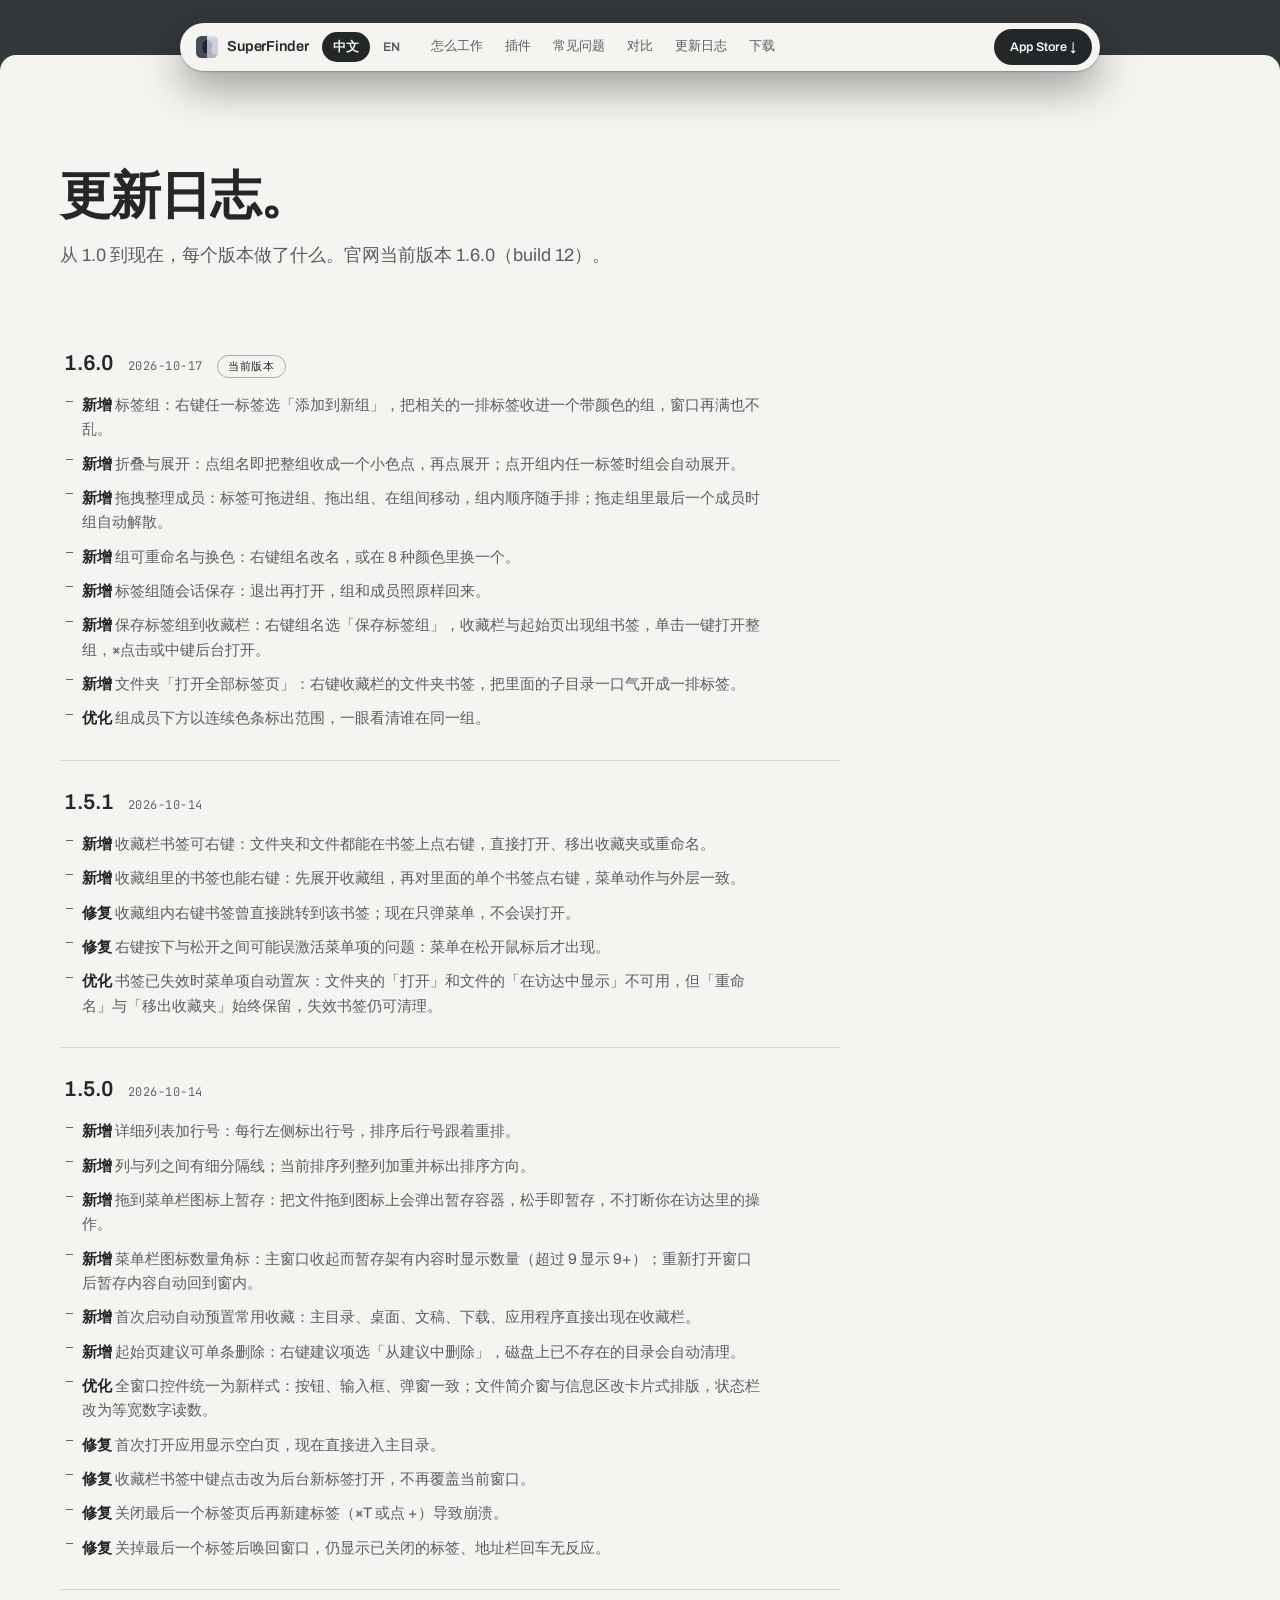
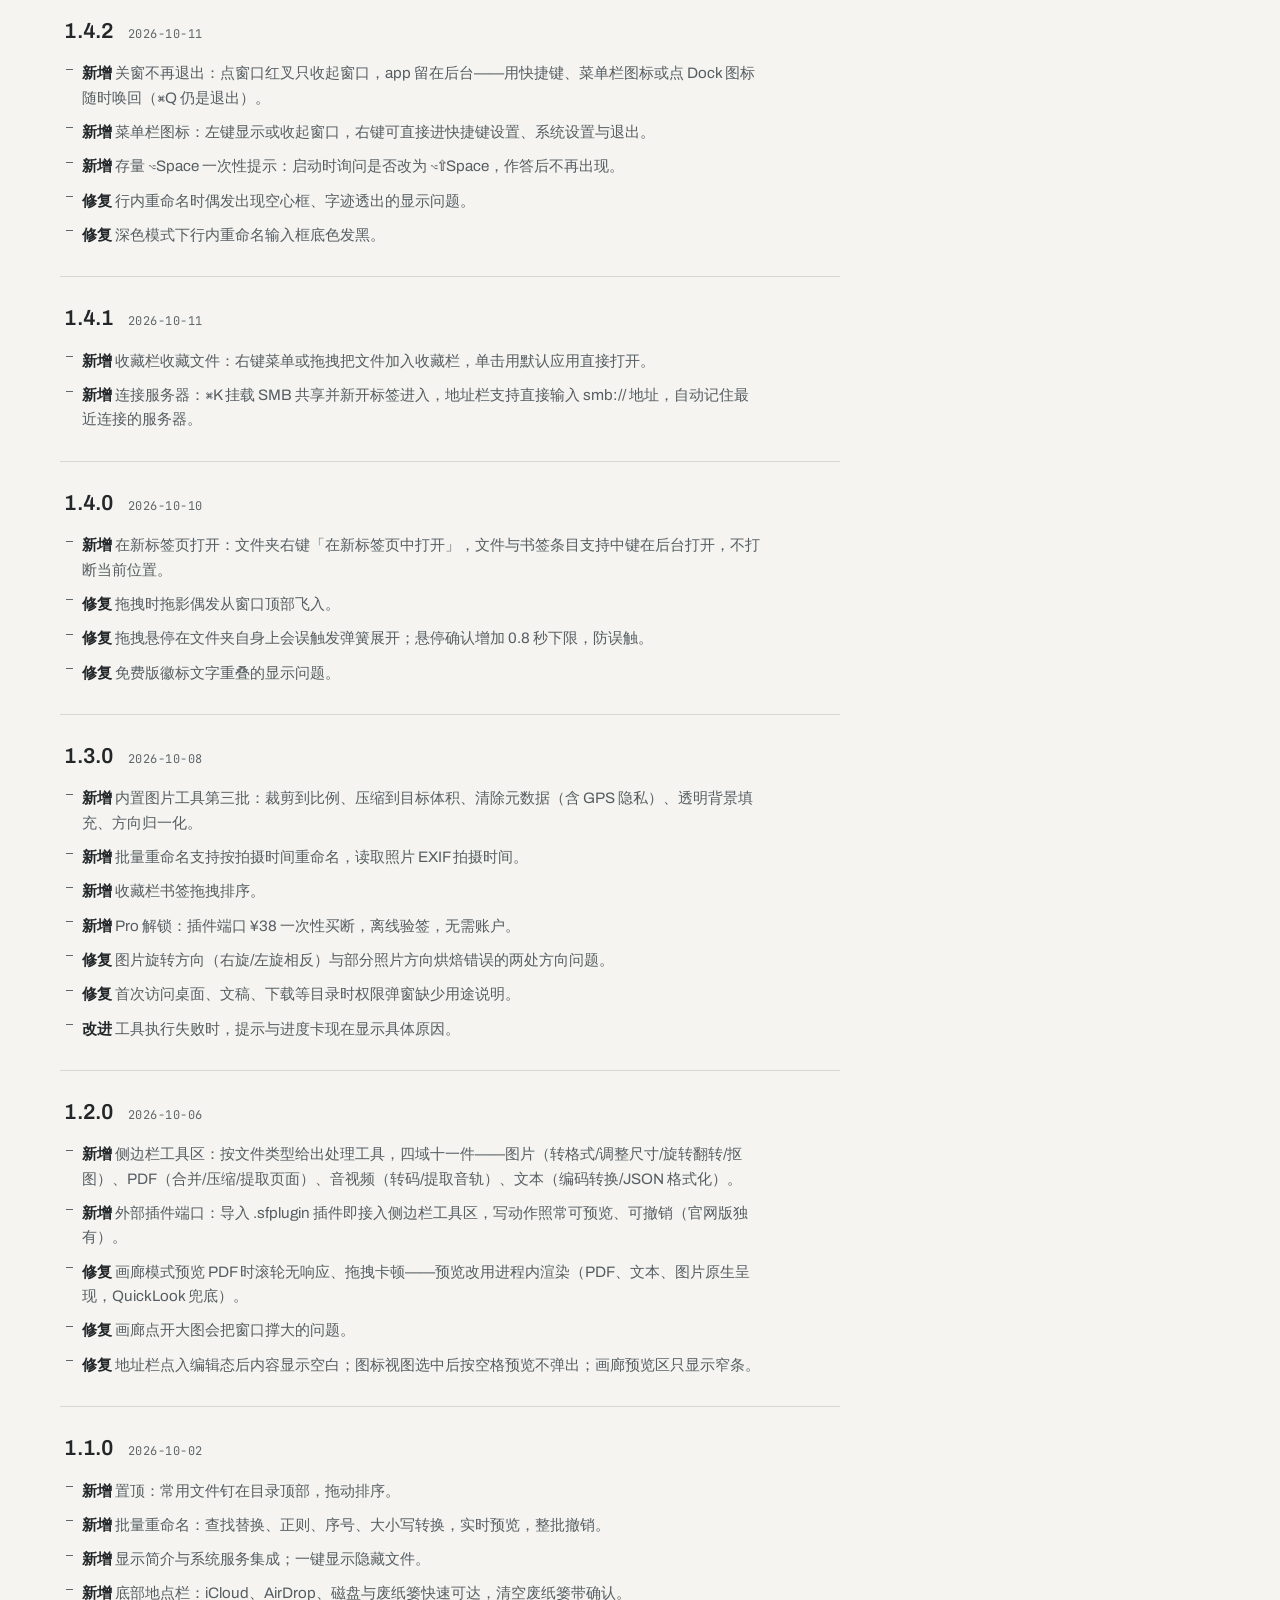
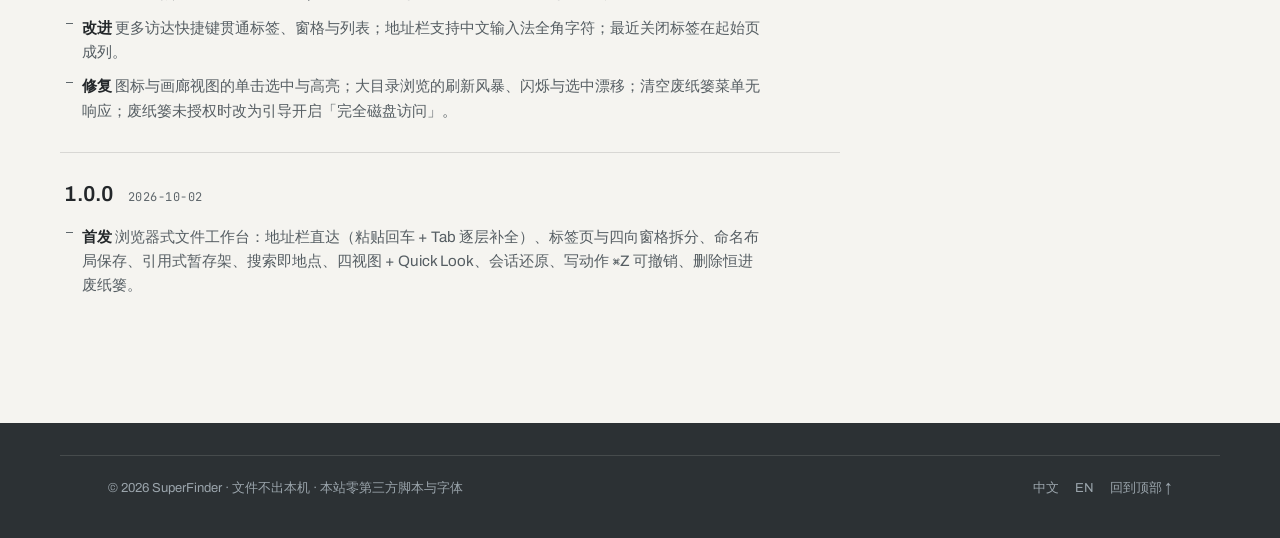
==== changelog/index.html @ 5b2d9c98 "官网首页极简改造：删元信息文案与 audience/workflow 冗余块，hero 首屏加下载按钮；FAQ/对比/更新日志独立成页" ====
<!DOCTYPE html>
<html lang="zh-CN">
<head>
<meta charset="UTF-8">
<meta name="viewport" content="width=device-width, initial-scale=1.0">
<title>更新日志 · SuperFinder</title>
<meta name="description" content="SuperFinder 更新日志：从 1.0 到 1.6.0，每个版本的新增、优化与修复。官网当前版本 1.6.0（build 12）。">
<link rel="icon" type="image/png" href="../favicon.png">
<link rel="stylesheet" href="../assets/css/site.css">
<link rel="canonical" href="https://ichigoooo.github.io/superfinder-site/changelog/">
<link rel="alternate" hreflang="zh" href="https://ichigoooo.github.io/superfinder-site/changelog/">
<link rel="alternate" hreflang="en" href="https://ichigoooo.github.io/superfinder-site/en/changelog/">
<link rel="alternate" hreflang="x-default" href="https://ichigoooo.github.io/superfinder-site/changelog/">
<meta property="og:type" content="website">
<meta property="og:site_name" content="SuperFinder">
<meta property="og:url" content="https://ichigoooo.github.io/superfinder-site/changelog/">
<meta property="og:title" content="更新日志 · SuperFinder">
<meta property="og:description" content="SuperFinder 更新日志：从 1.0 到 1.6.0，每个版本的新增、优化与修复。官网当前版本 1.6.0（build 12）。">
<meta property="og:locale" content="zh_CN">
<meta property="og:locale:alternate" content="en_US">
<meta property="og:image" content="https://ichigoooo.github.io/superfinder-site/assets/img/og-card.png">
<meta property="og:image:width" content="1200">
<meta property="og:image:height" content="630">
<meta name="twitter:card" content="summary_large_image">
</head>
<body>

<div class="topline">
  <nav class="capsule" aria-label="主导航">
    <a class="wordmark" href="../"><img src="../assets/img/app-icon.png" alt="SuperFinder 首页"><span>SuperFinder</span></a>
    <div class="tabs" role="tablist">
      <a class="tab active" role="tab" aria-selected="true" href="./">中文</a>
      <a class="tab" role="tab" aria-selected="false" href="../en/changelog/">EN</a>
    </div>
    <div class="navlinks">
      <a href="../#workflow">怎么工作</a>
      <a href="../#plugins">插件</a>
      <a href="../faq/">常见问题</a>
      <a href="../compare/">对比</a>
      <a href="./">更新日志</a>
      <a href="../#download">下载</a>
    </div>
    <a class="as-pill" href="https://apps.apple.com/cn/app/superfinder-pro/id6815762788?mt=12" target="_blank" rel="noopener">App Store ↓</a>
  </nav>
</div>

<main id="top">
<!-- ======================= CHANGELOG ======================= -->
<section class="slab" id="changelog">
  <div class="wrap slab-inner">
    <h2>更新日志。</h2>
    <p class="lede">从 1.0 到现在，每个版本做了什么。官网当前版本 1.6.0（build 12）。</p>
    <div class="log">
      <div class="log-ver">
        <div class="log-head"><b>1.6.0</b><span class="log-date">2026-10-17</span><span class="log-latest">当前版本</span></div>
        <ul>
          <li><b>新增</b> 标签组：右键任一标签选「添加到新组」，把相关的一排标签收进一个带颜色的组，窗口再满也不乱。</li>
          <li><b>新增</b> 折叠与展开：点组名即把整组收成一个小色点，再点展开；点开组内任一标签时组会自动展开。</li>
          <li><b>新增</b> 拖拽整理成员：标签可拖进组、拖出组、在组间移动，组内顺序随手排；拖走组里最后一个成员时组自动解散。</li>
          <li><b>新增</b> 组可重命名与换色：右键组名改名，或在 8 种颜色里换一个。</li>
          <li><b>新增</b> 标签组随会话保存：退出再打开，组和成员照原样回来。</li>
          <li><b>新增</b> 保存标签组到收藏栏：右键组名选「保存标签组」，收藏栏与起始页出现组书签，单击一键打开整组，⌘点击或中键后台打开。</li>
          <li><b>新增</b> 文件夹「打开全部标签页」：右键收藏栏的文件夹书签，把里面的子目录一口气开成一排标签。</li>
          <li><b>优化</b> 组成员下方以连续色条标出范围，一眼看清谁在同一组。</li>
        </ul>
      </div>
      <div class="log-ver">
        <div class="log-head"><b>1.5.1</b><span class="log-date">2026-10-14</span></div>
        <ul>
          <li><b>新增</b> 收藏栏书签可右键：文件夹和文件都能在书签上点右键，直接打开、移出收藏夹或重命名。</li>
          <li><b>新增</b> 收藏组里的书签也能右键：先展开收藏组，再对里面的单个书签点右键，菜单动作与外层一致。</li>
          <li><b>修复</b> 收藏组内右键书签曾直接跳转到该书签；现在只弹菜单，不会误打开。</li>
          <li><b>修复</b> 右键按下与松开之间可能误激活菜单项的问题：菜单在松开鼠标后才出现。</li>
          <li><b>优化</b> 书签已失效时菜单项自动置灰：文件夹的「打开」和文件的「在访达中显示」不可用，但「重命名」与「移出收藏夹」始终保留，失效书签仍可清理。</li>
        </ul>
      </div>
      <div class="log-ver">
        <div class="log-head"><b>1.5.0</b><span class="log-date">2026-10-14</span></div>
        <ul>
          <li><b>新增</b> 详细列表加行号：每行左侧标出行号，排序后行号跟着重排。</li>
          <li><b>新增</b> 列与列之间有细分隔线；当前排序列整列加重并标出排序方向。</li>
          <li><b>新增</b> 拖到菜单栏图标上暂存：把文件拖到图标上会弹出暂存容器，松手即暂存，不打断你在访达里的操作。</li>
          <li><b>新增</b> 菜单栏图标数量角标：主窗口收起而暂存架有内容时显示数量（超过 9 显示 9+）；重新打开窗口后暂存内容自动回到窗内。</li>
          <li><b>新增</b> 首次启动自动预置常用收藏：主目录、桌面、文稿、下载、应用程序直接出现在收藏栏。</li>
          <li><b>新增</b> 起始页建议可单条删除：右键建议项选「从建议中删除」，磁盘上已不存在的目录会自动清理。</li>
          <li><b>优化</b> 全窗口控件统一为新样式：按钮、输入框、弹窗一致；文件简介窗与信息区改卡片式排版，状态栏改为等宽数字读数。</li>
          <li><b>修复</b> 首次打开应用显示空白页，现在直接进入主目录。</li>
          <li><b>修复</b> 收藏栏书签中键点击改为后台新标签打开，不再覆盖当前窗口。</li>
          <li><b>修复</b> 关闭最后一个标签页后再新建标签（⌘T 或点 +）导致崩溃。</li>
          <li><b>修复</b> 关掉最后一个标签后唤回窗口，仍显示已关闭的标签、地址栏回车无反应。</li>
        </ul>
      </div>
      <div class="log-ver">
        <div class="log-head"><b>1.4.2</b><span class="log-date">2026-10-11</span></div>
        <ul>
          <li><b>新增</b> 关窗不再退出：点窗口红叉只收起窗口，app 留在后台——用快捷键、菜单栏图标或点 Dock 图标随时唤回（⌘Q 仍是退出）。</li>
          <li><b>新增</b> 菜单栏图标：左键显示或收起窗口，右键可直接进快捷键设置、系统设置与退出。</li>
          <li><b>新增</b> 存量 ⌥Space 一次性提示：启动时询问是否改为 ⌥⇧Space，作答后不再出现。</li>
          <li><b>修复</b> 行内重命名时偶发出现空心框、字迹透出的显示问题。</li>
          <li><b>修复</b> 深色模式下行内重命名输入框底色发黑。</li>
        </ul>
      </div>
      <div class="log-ver">
        <div class="log-head"><b>1.4.1</b><span class="log-date">2026-10-11</span></div>
        <ul>
          <li><b>新增</b> 收藏栏收藏文件：右键菜单或拖拽把文件加入收藏栏，单击用默认应用直接打开。</li>
          <li><b>新增</b> 连接服务器：⌘K 挂载 SMB 共享并新开标签进入，地址栏支持直接输入 smb:// 地址，自动记住最近连接的服务器。</li>
        </ul>
      </div>
      <div class="log-ver">
        <div class="log-head"><b>1.4.0</b><span class="log-date">2026-10-10</span></div>
        <ul>
          <li><b>新增</b> 在新标签页打开：文件夹右键「在新标签页中打开」，文件与书签条目支持中键在后台打开，不打断当前位置。</li>
          <li><b>修复</b> 拖拽时拖影偶发从窗口顶部飞入。</li>
          <li><b>修复</b> 拖拽悬停在文件夹自身上会误触发弹簧展开；悬停确认增加 0.8 秒下限，防误触。</li>
          <li><b>修复</b> 免费版徽标文字重叠的显示问题。</li>
        </ul>
      </div>
      <div class="log-ver">
        <div class="log-head"><b>1.3.0</b><span class="log-date">2026-10-08</span></div>
        <ul>
          <li><b>新增</b> 内置图片工具第三批：裁剪到比例、压缩到目标体积、清除元数据（含 GPS 隐私）、透明背景填充、方向归一化。</li>
          <li><b>新增</b> 批量重命名支持按拍摄时间重命名，读取照片 EXIF 拍摄时间。</li>
          <li><b>新增</b> 收藏栏书签拖拽排序。</li>
          <li><b>新增</b> Pro 解锁：插件端口 ¥38 一次性买断，离线验签，无需账户。</li>
          <li><b>修复</b> 图片旋转方向（右旋/左旋相反）与部分照片方向烘焙错误的两处方向问题。</li>
          <li><b>修复</b> 首次访问桌面、文稿、下载等目录时权限弹窗缺少用途说明。</li>
          <li><b>改进</b> 工具执行失败时，提示与进度卡现在显示具体原因。</li>
        </ul>
      </div>
      <div class="log-ver">
        <div class="log-head"><b>1.2.0</b><span class="log-date">2026-10-06</span></div>
        <ul>
          <li><b>新增</b> 侧边栏工具区：按文件类型给出处理工具，四域十一件——图片（转格式/调整尺寸/旋转翻转/抠图）、PDF（合并/压缩/提取页面）、音视频（转码/提取音轨）、文本（编码转换/JSON 格式化）。</li>
          <li><b>新增</b> 外部插件端口：导入 .sfplugin 插件即接入侧边栏工具区，写动作照常可预览、可撤销（官网版独有）。</li>
          <li><b>修复</b> 画廊模式预览 PDF 时滚轮无响应、拖拽卡顿——预览改用进程内渲染（PDF、文本、图片原生呈现，QuickLook 兜底）。</li>
          <li><b>修复</b> 画廊点开大图会把窗口撑大的问题。</li>
          <li><b>修复</b> 地址栏点入编辑态后内容显示空白；图标视图选中后按空格预览不弹出；画廊预览区只显示窄条。</li>
        </ul>
      </div>
      <div class="log-ver">
        <div class="log-head"><b>1.1.0</b><span class="log-date">2026-10-02</span></div>
        <ul>
          <li><b>新增</b> 置顶：常用文件钉在目录顶部，拖动排序。</li>
          <li><b>新增</b> 批量重命名：查找替换、正则、序号、大小写转换，实时预览，整批撤销。</li>
          <li><b>新增</b> 显示简介与系统服务集成；一键显示隐藏文件。</li>
          <li><b>新增</b> 底部地点栏：iCloud、AirDrop、磁盘与废纸篓快速可达，清空废纸篓带确认。</li>
          <li><b>改进</b> 更多访达快捷键贯通标签、窗格与列表；地址栏支持中文输入法全角字符；最近关闭标签在起始页成列。</li>
          <li><b>修复</b> 图标与画廊视图的单击选中与高亮；大目录浏览的刷新风暴、闪烁与选中漂移；清空废纸篓菜单无响应；废纸篓未授权时改为引导开启「完全磁盘访问」。</li>
        </ul>
      </div>
      <div class="log-ver">
        <div class="log-head"><b>1.0.0</b><span class="log-date">2026-10-02</span></div>
        <ul>
          <li><b>首发</b> 浏览器式文件工作台：地址栏直达（粘贴回车 + Tab 逐层补全）、标签页与四向窗格拆分、命名布局保存、引用式暂存架、搜索即地点、四视图 + Quick Look、会话还原、写动作 ⌘Z 可撤销、删除恒进废纸篓。</li>
        </ul>
      </div>
    </div>
  </div>
</section>
</main>

<footer>
  <div class="wrap foot-row">
    <span>© 2026 SuperFinder <span class="foot-dot">·</span> 文件不出本机 <span class="foot-dot">·</span> 本站零第三方脚本与字体</span>
    <span class="foot-links">
      <a href="./">中文</a>
      <a href="../en/changelog/">EN</a>
      <a href="#top">回到顶部 ↑</a>
    </span>
  </div>
</footer>
</body>
</html>
---- assets/css/site.css ----
/* ============================================================
   SuperFinder — The File Field · v2 (content rework: promo spine)
   Cold-gray field · paper capsule chrome · the app itself, playable
   ============================================================ */

@font-face {
  font-family: "Archivo";
  src: url("../fonts/archivo-var.woff2") format("woff2-variations");
  font-weight: 100 900;
  font-style: normal;
  font-display: swap;
}
@font-face {
  font-family: "JetBrains Mono";
  src: url("../fonts/jetbrains-mono-var.woff2") format("woff2-variations");
  font-weight: 100 800;
  font-style: normal;
  font-display: swap;
}

:root {
  --field: #33383c;
  --field-2: #2c3134;
  --field-3: #3d4348;
  --paper: #f5f4f0;
  --panel: #eceae3;
  --ink: #23272a;
  --ink-2: #565e63;
  --ink-3: #5f676c;        /* ≥4.5:1 on paper */
  --paper-2: #b9bfc3;
  --paper-3: #9aa4ab;      /* ≥4.5:1 on field */
  --sage: #96a9ad;
  --sage-ink: #1e2729;
  --sage-deep: #5f7a80;    /* app token: focus ring / emphasis */
  --sage-dim: rgba(150, 169, 173, .38);
  --hair-d: rgba(245, 244, 240, .13);
  --hair-l: rgba(35, 39, 42, .14);
  /* app chrome tokens (ui-truth-report) */
  --base: #ebecf0;
  --content: #f9f9f9;
  --chip: #ffffff;
  --hair-app: #d8dbde;
  --text-1: #1d2129;
  --text-2: #6b7280;
  --text-3: #9ca3af;
  --hover6: rgba(0, 0, 0, .06);
  --press12: rgba(0, 0, 0, .12);
  --red: #d70015;
  --sans: "Archivo", "PingFang SC", "Hiragino Sans GB", "Microsoft YaHei", -apple-system, sans-serif;
  --mono: "JetBrains Mono", ui-monospace, "SF Mono", Menlo, monospace;
  --step: cubic-bezier(.3, 1.35, .45, 1);
  --ease-out: cubic-bezier(.25, 1, .35, 1);
  --r-panel: 16px;
  --sbw: 280px;
  --shadow-float: 0 1px 2px rgba(0,0,0,.25), 0 16px 44px rgba(0,0,0,.38);
  --shadow-menu: 0 4px 10px rgba(0,0,0,.08), 0 16px 40px rgba(0,0,0,.18);
}

* { margin: 0; padding: 0; box-sizing: border-box; }
html { scroll-behavior: auto; scrollbar-color: var(--field-3) var(--field-2); }
body {
  font-family: var(--sans);
  font-weight: 400;
  background: var(--field);
  color: var(--ink);
  line-height: 1.6;
  -webkit-font-smoothing: antialiased;
}
::selection { background: var(--sage); color: var(--sage-ink); }
:focus-visible { outline: 2px solid var(--sage); outline-offset: 2px; border-radius: 4px; }
img { display: block; max-width: 100%; }
a { color: inherit; text-decoration: none; }
button { font: inherit; color: inherit; background: none; border: 0; cursor: pointer; }
::-webkit-scrollbar { width: 12px; height: 12px; }
::-webkit-scrollbar-track { background: var(--field-2); }
::-webkit-scrollbar-thumb { background: var(--field-3); border-radius: 8px; border: 3px solid var(--field-2); }
::-webkit-scrollbar-thumb:hover { background: var(--sage); }

.mono { font-family: var(--mono); }
.wrap { max-width: 1160px; margin: 0 auto; padding: 0 clamp(20px, 4vw, 48px); }

/* ============ site capsule (site nav floats above the window) ============ */

.topline { position: relative; z-index: 30; display: flex; justify-content: center; padding: clamp(14px, 2.5vh, 24px) 16px 0; }
.capsule {
  width: min(920px, 100%);
  min-height: 48px;
  background: var(--paper);
  border-radius: 999px;
  box-shadow: var(--shadow-float);
  display: flex; align-items: center; gap: 6px;
  padding: 6px 8px 6px 16px;
}
.wordmark { display: flex; align-items: center; gap: 9px; font-weight: 600; font-size: 14.5px; letter-spacing: -0.01em; margin-right: 8px; }
.wordmark img { width: 22px; height: 22px; border-radius: 5.5px; }
.tabs { display: flex; gap: 2px; }
.tab { font-size: 12.5px; font-weight: 600; padding: 5px 11px; border-radius: 999px; color: var(--ink-2); transition: color .12s var(--step), background .12s var(--step); }
.tab:hover { color: var(--ink); background: var(--hover6); }
.tab.active { background: var(--ink); color: var(--paper); }
.navlinks { display: flex; gap: 2px; margin-left: 4px; }
.navlinks a { font-size: 13px; color: var(--ink-2); padding: 6px 10px; border-radius: 999px; transition: color .12s, background .12s; }
.navlinks a:hover { color: var(--ink); background: var(--hover6); }
.as-pill {
  margin-left: auto;
  display: inline-flex; align-items: center; gap: 7px;
  background: var(--ink); color: var(--paper);
  font-size: 12.5px; font-weight: 600;
  padding: 8px 16px; border-radius: 999px;
  transition: transform .16s var(--step), background .12s;
}
.as-pill:hover { background: #101315; }
.as-pill:active { transform: scale(.95); }

/* ============ hero: hook + window ============ */

.hero { position: relative; padding: clamp(28px, 5vh, 56px) 16px clamp(40px, 6vh, 72px); overflow: clip; }
.hook { text-align: center; margin-bottom: clamp(24px, 4vh, 44px); }
.hero-name {
  font-size: clamp(3.4rem, 10vw, 7.2rem);
  font-weight: 800;
  letter-spacing: -0.03em;
  line-height: 1;
  color: var(--paper);
}
.hero-name .u { position: relative; white-space: nowrap; }
.hero-name .u::after {
  content: ""; position: absolute; left: 1%; right: 0%; bottom: -6px; height: 6px;
  background: var(--sage); border-radius: 3px;
}
.hero-hook {
  margin-top: 22px;
  font-size: clamp(1.3rem, 2.8vw, 2rem);
  font-weight: 600;
  letter-spacing: -0.01em;
  color: var(--paper);
}
.hook p.sub { margin-top: 16px; color: var(--paper-2); font-size: clamp(.98rem, 1.4vw, 1.12rem); }
.hook p.sub strong { color: var(--paper); font-weight: 600; }
.hook p.eyebrow { margin: 0 0 14px; font-family: var(--mono); font-size: 12px; letter-spacing: .16em; color: var(--paper-2); }

.window-stage { display: flex; justify-content: center; position: relative; z-index: 5; }

/* try-hints */
.tryhints { display: flex; justify-content: center; flex-wrap: wrap; gap: 10px; margin-top: 22px; }
.tryhint {
  display: inline-flex; align-items: center; gap: 9px;
  font-family: var(--mono); font-size: 12px; letter-spacing: .01em;
  color: var(--paper-2);
  border: 1px solid var(--hair-d);
  padding: 7px 14px; border-radius: 999px;
  transition: color .12s, border-color .12s, background .12s;
}
.tryhint:hover { color: var(--paper); border-color: var(--sage-dim); background: rgba(245,244,240,.05); }
.tryhint .kbd { min-width: 24px; height: 24px; padding: 0 7px; font-size: 11px; }

/* ============================================================
   THE APP WINDOW (truth: ui-truth-report.md)
   ============================================================ */

.appwin {
  width: min(1060px, 100%);
  height: 560px;
  background: var(--base);
  border-radius: 12px;
  box-shadow: 0 2px 6px rgba(0,0,0,.3), 0 40px 90px rgba(0,0,0,.5);
  display: flex; flex-direction: column;
  overflow: hidden;
  position: relative;
  text-align: left;
  color: var(--text-1);
  user-select: none;
}

.appwin svg:not([width]) { width: 14px; height: 14px; }
.appwin img { -webkit-user-drag: none; }

/* toolbar */
.tb { height: 52px; background: var(--base); display: flex; align-items: center; padding: 0 12px; gap: 8px; flex: none; }
.lights { display: flex; gap: 8px; margin-right: 10px; }
.light { width: 12px; height: 12px; border-radius: 50%; border: 1px solid rgba(0,0,0,.12); }
.light.r { background: #ff5f57; } .light.y { background: #febc2e; } .light.g { background: #28c840; }
.win-title { font-size: 13px; font-weight: 500; color: var(--text-1); max-width: 260px; white-space: nowrap; overflow: hidden; text-overflow: ellipsis; }
.tb-spacer { flex: 1; }
.tb-group { display: flex; align-items: center; gap: 6px; background: rgba(0,0,0,.04); border-radius: 8px; padding: 3px; }
.tbtn {
  width: 28px; height: 28px; border-radius: 6px;
  display: grid; place-items: center;
  color: var(--text-2);
  transition: background .12s;
}
.tbtn:hover:not(:disabled) { background: var(--hover6); color: var(--text-1); }
.tbtn:active:not(:disabled) { background: var(--press12); }
.tbtn:disabled { opacity: .35; cursor: default; }
.tbtn svg { width: 15px; height: 15px; }
.seg { display: flex; background: rgba(0,0,0,.05); border-radius: 7px; padding: 2px; }
.seg button {
  width: 30px; height: 24px; border-radius: 5px;
  display: grid; place-items: center;
  color: var(--text-2);
  transition: background .12s, color .12s;
}
.seg button:hover { color: var(--text-1); }
.seg button.on { background: var(--chip); color: var(--text-1); box-shadow: 0 1px 2px rgba(0,0,0,.14); }
.seg button svg { width: 14px; height: 14px; }
.tbtn.on { background: var(--hover6); color: var(--text-1); }

.hr { height: 1px; background: var(--hair-app); flex: none; }

/* tab strip */
.tabstrip {
  height: 36px; background: var(--base);
  display: flex; align-items: center; gap: 4px;
  padding: 0 10px; flex: none;
  overflow-x: auto; scrollbar-width: none;
}
.tabstrip::-webkit-scrollbar { display: none; }
.tpill {
  height: 28px; flex: none;
  display: flex; align-items: center; gap: 7px;
  background: var(--chip);
  border-radius: 8px;
  padding: 0 10px;
  max-width: 200px; min-width: 104px;
  font-size: 13px; color: var(--text-1);
  transition: background .125s var(--ease-out);
  position: relative;
}
.tpill:hover { background: rgba(0,0,0,.06); }
.tpill.on, .tpill.on:hover { background: var(--sage); }
.tpill.on .t-close, .tpill:hover .t-close { opacity: 1; }
.tpill .t-ico { display: grid; place-items: center; }
.tpill .t-ico svg { width: 13px; height: 13px; }
.tpill img, .tpill .t-ico { width: 16px; height: 16px; flex: none; border-radius: 3px; }
.tpill .t-name { white-space: nowrap; overflow: hidden; text-overflow: ellipsis; flex: 1; min-width: 0; }
.t-close {
  width: 16px; height: 16px; border-radius: 4px; flex: none;
  display: grid; place-items: center;
  color: var(--text-2); opacity: 0;
  transition: background .12s, opacity .12s;
}
.t-close:hover { background: rgba(0,0,0,.1); color: var(--text-1); }
.t-close svg { width: 9px; height: 9px; }
.tplus { width: 26px; height: 28px; border-radius: 7px; display: grid; place-items: center; color: var(--text-2); flex: none; transition: background .12s; }
.tplus:hover { background: var(--hover6); color: var(--text-1); }
.tplus svg { width: 13px; height: 13px; }

/* address bar */
.addrcard {
  margin: 6px 10px 0;
  height: 30px; flex: none;
  background: var(--chip);
  border: 1px solid var(--hair-app);
  border-radius: 8px;
  display: flex; align-items: center;
  padding: 0 6px 0 4px;
  gap: 2px;
  position: relative;
  transition: border-color .12s;
}
.addrcard.editing { border-color: var(--sage-deep); }
.up-btn { width: 22px; height: 24px; border-radius: 6px; display: grid; place-items: center; color: var(--sage-deep); flex: none; transition: background .12s; }
.up-btn:hover:not(:disabled) { background: var(--hover6); }
.up-btn:disabled { opacity: .35; cursor: default; }
.up-btn svg { width: 13px; height: 13px; }
.crumbs { display: flex; align-items: center; min-width: 0; flex: 1; height: 100%; }
.crumb {
  font-family: var(--mono); font-size: 12px;
  color: var(--text-2);
  padding: 3px 2px; border-radius: 5px;
  white-space: nowrap;
  transition: background .12s, color .12s;
}
.crumb:hover { background: var(--hover6); color: var(--text-1); }
.crumb.last { color: var(--text-1); font-weight: 500; }
.csep { font-family: var(--mono); font-size: 12px; color: var(--text-3); padding: 0 1px; }
.addr-input {
  flex: 1; height: 100%; border: 0; background: transparent;
  font-family: var(--mono); font-size: 12px; color: var(--text-1);
  padding: 0 4px; display: none;
}
.addr-input:focus { outline: none; }
.addrcard.editing .addr-input { display: block; }
.addrcard.editing .crumbs, .addrcard.editing .up-btn { display: none; }
.addr-btns { display: flex; align-items: center; gap: 2px; flex: none; }
.abtn {
  width: 24px; height: 24px; border-radius: 6px;
  display: grid; place-items: center;
  color: var(--text-2);
  transition: background .12s, color .12s;
}
.abtn:hover:not(:disabled) { background: var(--hover6); color: var(--text-1); }
.abtn:active:not(:disabled) { background: var(--press12); }
.abtn:disabled { opacity: .4; cursor: default; }
.abtn svg { width: 13px; height: 13px; }
.abtn.marked { color: var(--text-1); }
.abtn.marked svg { fill: var(--text-1); }

/* hint dropdown — same width as card */
.hintdrop {
  position: absolute;
  top: calc(100% + 4px); left: -1px; right: -1px;
  background: var(--chip);
  border: 1px solid var(--hair-app);
  border-radius: 8px;
  box-shadow: var(--shadow-menu);
  display: none;
  z-index: 60;
  padding: 6px;
  max-height: 240px; overflow-y: auto;
}
.hintdrop.open { display: block; }
.hint-cols { display: grid; grid-template-columns: repeat(auto-fill, minmax(140px, 1fr)); gap: 0 8px; }
.hitem {
  display: flex; align-items: center; gap: 8px;
  height: 26px; padding: 0 8px;
  border-radius: 6px;
  font-family: var(--mono); font-size: 12px; color: var(--text-1);
  cursor: default; white-space: nowrap; overflow: hidden;
}
.hitem svg { width: 13px; height: 13px; color: var(--text-2); flex: none; }
.hitem.sel { background: var(--hover6); }
.hint-sep { height: 1px; background: var(--hair-app); margin: 5px 2px; }
.hint-empty { font-family: var(--mono); font-size: 12px; color: var(--text-3); padding: 8px 10px; }

/* history dropdown */
.histdrop {
  position: absolute; top: calc(100% + 4px); right: -1px;
  width: 300px;
  background: var(--chip); border: 1px solid var(--hair-app);
  border-radius: 8px; box-shadow: var(--shadow-menu);
  display: none; z-index: 60; padding: 6px;
  max-height: 260px; overflow-y: auto;
}
.histdrop.open { display: block; }
.hist-head { font-size: 11.5px; color: var(--text-2); padding: 4px 8px 6px; }
.hist-item { display: flex; gap: 8px; align-items: center; padding: 6px 8px; border-radius: 6px; font-family: var(--mono); font-size: 12px; color: var(--text-2); }
.hist-item:hover { background: var(--hover6); color: var(--text-1); }

/* bookmark bar */
.bmkbar-app {
  height: 28px; flex: none;
  margin-top: 2px;
  display: flex; align-items: center; gap: 6px;
  padding: 0 8px;
  overflow-x: auto; scrollbar-width: none;
}
.bmkbar-app::-webkit-scrollbar { display: none; }
.bmk-new { width: 24px; height: 22px; border-radius: 6px; display: grid; place-items: center; color: var(--text-2); flex: none; }
.bmk-new:hover { background: var(--hover6); color: var(--text-1); }
.bmk-new svg { width: 13px; height: 13px; }
.bchip {
  height: 24px; flex: none;
  display: inline-flex; align-items: center; gap: 6px;
  background: var(--chip);
  border: 1px solid var(--hair-app);
  border-radius: 6px;
  padding: 0 9px;
  font-size: 13px; color: var(--text-1);
  transition: background .12s;
}
.bchip:hover { background: var(--hover6); }
.bchip svg, .bchip img { width: 14px; height: 14px; color: var(--text-2); }

/* ============ panes ============ */

.paneswrap { flex: 1; position: relative; display: flex; min-height: 0; }
.panes { flex: 1; position: relative; display: flex; background: var(--base); min-height: 0; }
.pane { position: relative; flex: 1; display: flex; flex-direction: column; background: var(--content); min-width: 0; min-height: 0; outline: 1.5px solid var(--hair-app); outline-offset: -1.5px; }
.pane.focused { outline-color: var(--sage-deep); }
.panehost { display: flex; width: 100%; height: 100%; min-height: 0; }
.panehost.row { flex-direction: row; } .panehost.col { flex-direction: column; }
.psplit { position: relative; display: flex; min-width: 0; min-height: 0; }
.psplit > .psplit-a, .psplit > .psplit-b { display: flex; min-width: 0; min-height: 0; overflow: hidden; }
.pane-x {
  position: absolute; top: 4px; right: 4px; z-index: 20;
  width: 28px; height: 28px; border-radius: 50%;
  background: var(--chip); border: 1px solid var(--hair-app);
  box-shadow: 0 2px 6px rgba(0,0,0,.25);
  display: none; place-items: center;
  color: var(--text-1);
}
.pane-x { display: none; }
.pane-x.show { display: grid; }
.pane-x svg { width: 12px; height: 12px; }
.pane-grip { position: absolute; inset: 0; z-index: 10; pointer-events: none; }
.pane-grip i { position: absolute; pointer-events: auto; }
.pane-grip .g-n { top: 0; left: 6px; right: 6px; height: 6px; cursor: grab; }
.pane-grip .g-s { bottom: 0; left: 6px; right: 6px; height: 6px; cursor: grab; }
.pane-grip .g-w { left: 0; top: 6px; bottom: 6px; width: 6px; cursor: grab; }
.pane-grip .g-e { right: 0; top: 6px; bottom: 6px; width: 6px; cursor: grab; }
.pane.swap-src { opacity: .45; }
.pane.swap-target::after {
  content: ""; position: absolute; inset: 0; z-index: 30;
  background: rgba(0,0,0,.06);
  outline: 2px solid var(--sage-deep); outline-offset: -2px;
  border-radius: 6px; pointer-events: none;
}
.swap-ghost {
  position: fixed; z-index: 999; pointer-events: none;
  background: var(--chip); border: 1px solid var(--hair-app); border-radius: 8px;
  box-shadow: var(--shadow-menu);
  padding: 8px 14px; font-size: 12px; color: var(--text-2);
  opacity: .7; transform: translate(-50%, -50%) scale(.96);
}

/* context menu */
.ctxmenu {
  position: fixed; z-index: 200;
  min-width: 210px;
  background: var(--chip);
  border: 1px solid var(--hair-app);
  border-radius: 8px;
  box-shadow: var(--shadow-menu);
  padding: 5px;
  display: none;
}
.ctxmenu.open { display: block; }
.ctx-item {
  display: flex; align-items: center; justify-content: space-between; gap: 16px;
  padding: 6px 10px; border-radius: 6px;
  font-size: 13px; color: var(--text-1);
}
.ctx-item:hover, .ctx-item.sub-open { background: var(--hover6); }
.ctx-item.disabled { color: var(--text-3); pointer-events: none; }
.ctx-item .sub { width: 12px; height: 12px; color: var(--text-3); }
.ctx-sep { height: 1px; background: var(--hair-app); margin: 5px 8px; }
.ctx-sub {
  position: absolute; left: calc(100% - 4px); top: -6px;
  min-width: 190px;
  background: var(--chip); border: 1px solid var(--hair-app);
  border-radius: 8px; box-shadow: var(--shadow-menu);
  padding: 5px; display: none;
}
.ctx-wrap { position: relative; }
.ctx-wrap.sub-open .ctx-sub { display: block; }
.ctx-head { font-size: 11.5px; color: var(--text-2); padding: 4px 10px 6px; }

/* content views */
.pane-body { flex: 1; overflow: auto; position: relative; background: var(--content); user-select: none; }
.pane-body * { user-select: none; }

.vlist { width: 100%; }
.vlist table { width: 100%; border-collapse: collapse; }
.vlist th {
  position: sticky; top: 0; z-index: 5;
  text-align: left; font-size: 11.5px; font-weight: 500; color: var(--text-2);
  padding: 5px 10px; background: var(--content);
  border-bottom: 1px solid var(--hair-app);
  white-space: nowrap;
}
.vlist th.r, .vlist td.r { text-align: right; }
.vlist th:last-child { padding-right: 52px; } /* shelf anchor floats over the header's right end */
.vlist td {
  height: 28px; padding: 0 10px;
  font-size: 13px; color: var(--text-1);
  white-space: nowrap; overflow: hidden; text-overflow: ellipsis;
  max-width: 0;
}
.vlist td.mono-cell { font-family: var(--mono); font-size: 12px; color: var(--text-2); }
.vlist td .f-ico { display: inline-block; width: 16px; height: 16px; vertical-align: -3px; margin-right: 7px; border-radius: 2px; }
.vlist tr.filerow { cursor: default; }
.vlist tr.filerow:hover td { background: rgba(0,0,0,.03); }
.vlist tr.filerow.sel td { background: var(--sage); color: var(--text-1); }
.vlist tr.filerow.sel td.mono-cell { color: var(--text-1); }
.vlist tr.filerow.sel td .fname { font-weight: 500; }
.vlist tr.filerow.drop-target td { background: var(--sage-deep); color: #fff; }
.vlist tr.filerow.ghosted td { opacity: .35; }
.vlist .pinhead td {
  height: 26px; font-size: 11px; color: var(--text-2);
  background: var(--content); border-bottom: 1px solid var(--hair-app);
  letter-spacing: .06em;
}
.pinsep td { height: 10px; border-bottom: 1px solid var(--hair-app); background: var(--content); }

.vhier { padding: 6px 0; font-size: 13px; }
.hier-row { display: flex; align-items: center; gap: 5px; height: 26px; padding: 0 10px; white-space: nowrap; cursor: default; }
.hier-row:hover { background: rgba(0,0,0,.03); }
.hier-row.sel { background: var(--sage); }
.hier-row .dis { width: 14px; height: 14px; display: grid; place-items: center; color: var(--text-2); flex: none; }
.hier-row .dis svg { width: 8px; height: 8px; transition: transform .15s var(--step); }
.hier-row.open .dis svg { transform: rotate(90deg); }
.hier-row img, .hier-row .f-ico { width: 15px; height: 15px; flex: none; }
.hier-kids { margin-left: 15px; }
.hier-kids.hidden { display: none; }

.vicons { display: grid; grid-template-columns: repeat(auto-fill, minmax(88px, 1fr)); gap: 14px 6px; padding: 16px 12px; }
.ico-cell { display: flex; flex-direction: column; align-items: center; gap: 6px; padding: 8px 4px; border-radius: 8px; cursor: default; }
.ico-cell:hover { background: rgba(0,0,0,.03); }
.ico-cell.sel { background: rgba(150,169,173,.28); outline: 2px solid var(--sage-deep); outline-offset: -2px; }
.ico-cell img, .ico-cell .f-ico { width: 56px; height: 56px; object-fit: cover; border-radius: 6px; }
.ico-cell .nm { font-size: 12px; text-align: center; max-width: 100%; overflow: hidden; text-overflow: ellipsis; white-space: nowrap; }
.ico-cell.drop-target { outline: 2px solid var(--sage-deep); outline-offset: -2px; }

.vgallery { display: flex; flex-direction: column; height: 100%; }
.vg-main { flex: 1; display: grid; place-items: center; background: var(--content); min-height: 0; padding: 10px; }
.vg-main img { max-width: 100%; max-height: 100%; border-radius: 6px; box-shadow: 0 4px 18px rgba(0,0,0,.18); }
.vg-name { height: 26px; display: grid; place-items: center; font-size: 13px; font-weight: 500; }
.vg-strip { height: 78px; flex: none; border-top: 1px solid var(--hair-app); display: flex; gap: 10px; padding: 6px 8px; overflow-x: auto; }
.vg-item { flex: none; width: 64px; border-radius: 6px; position: relative; display: flex; flex-direction: column; align-items: center; gap: 3px; padding: 3px; }
.vg-item img { width: 48px; height: 44px; object-fit: cover; border-radius: 4px; }
.vg-item .nm { font-family: var(--mono); font-size: 10px; color: var(--text-2); max-width: 100%; overflow: hidden; text-overflow: ellipsis; white-space: nowrap; }
.vg-item.sel { outline: 2px solid var(--sage-deep); outline-offset: -2px; background: rgba(150,169,173,.25); }

.empty-note { padding: 40px 20px; text-align: center; color: var(--text-3); font-size: 13px; }
.search-scope { padding: 10px 12px 4px; font-size: 12px; color: var(--text-2); }

/* start page */
.startpage { padding: 18px 22px 30px; overflow-y: auto; height: 100%; background: var(--content); }
.sp-h { font-size: 13px; font-weight: 600; margin: 14px 0 10px; color: var(--text-1); }
.sp-h:first-child { margin-top: 0; }
.sp-grid { display: grid; grid-template-columns: repeat(auto-fill, 96px); gap: 14px; }
.tile {
  width: 96px; height: 108px;
  background: var(--chip); border: 1px solid var(--hair-app); border-radius: 8px;
  box-shadow: 0 1px 3px rgba(0,0,0,.07);
  display: flex; flex-direction: column; align-items: center; justify-content: center; gap: 8px;
  padding: 8px 6px;
  transition: box-shadow .15s, transform .15s var(--step);
}
.tile:hover { box-shadow: 0 4px 14px rgba(0,0,0,.14); transform: translateY(-1px); }
.tile .mono-ico { width: 44px; height: 44px; border-radius: 9px; display: grid; place-items: center; font-size: 15px; font-weight: 500; color: #3a3a3c; }
.tile .mono-ico svg { width: 20px; height: 20px; }
.tile .t-name { font-size: 11.5px; font-weight: 500; text-align: center; max-width: 100%; overflow: hidden; text-overflow: ellipsis; white-space: nowrap; }
.tile .t-path { font-family: var(--mono); font-size: 11px; color: var(--text-2); max-width: 100%; overflow: hidden; text-overflow: ellipsis; white-space: nowrap; }
.recent-row {
  width: 100%; display: flex; align-items: center; gap: 10px;
  background: var(--chip); border: 1px solid var(--hair-app); border-radius: 6px;
  padding: 5px 10px; margin-bottom: 4px;
  transition: background .12s;
}
.recent-row:hover { background: var(--hover6); }
.recent-row .dot { width: 18px; height: 18px; border-radius: 5px; flex: none; display: grid; place-items: center; font-size: 10px; font-weight: 600; color: #3a3a3c; }
.recent-row .r-name { font-size: 12.5px; white-space: nowrap; }
.recent-row .r-path { font-family: var(--mono); font-size: 11px; color: var(--text-2); overflow: hidden; text-overflow: ellipsis; white-space: nowrap; flex: 1; text-align: right; }

/* staging shelf */
.shelf-anchor {
  position: absolute; top: 12px; right: 16px; z-index: 40;
  width: 28px; height: 28px;
  background: var(--chip); border: 1px solid var(--hair-app); border-radius: 8px;
  box-shadow: 0 2px 8px rgba(0,0,0,.14);
  display: none; place-items: center;
  color: var(--text-2);
  transition: width .18s var(--step), height .18s var(--step), right .18s var(--step);
}
.shelf-anchor.show { display: grid; }
.shelf-anchor.hungry { width: 44px; height: 44px; }
.panes.split-active .shelf-anchor { right: 40px; } /* superseded by the .paneswrap rule below (split + sidebar both dodge) */
.shelf-anchor svg { width: 15px; height: 15px; }
.shelf-badge {
  position: absolute; top: -6px; right: -6px;
  min-width: 15px; height: 15px; padding: 0 3px;
  background: var(--sage-deep); border-radius: 999px;
  color: #fff; font-family: var(--mono); font-size: 9.5px; font-weight: 600;
  display: none; place-items: center;
}
.shelf-badge.show { display: grid; }
.shelf-card {
  position: absolute; top: 48px; right: 16px; z-index: 39;
  width: 280px;
  background: var(--chip); border: 1px solid var(--hair-app); border-radius: 10px;
  box-shadow: var(--shadow-menu);
  display: none;
}
.panes.split-active .shelf-card { right: 40px; } /* superseded by the .paneswrap rule below */
.paneswrap.split-active .shelf-anchor { right: 40px; }
.paneswrap.split-active .shelf-card { right: 40px; }
.paneswrap.sb-open .shelf-anchor { right: calc(var(--sbw) + 16px); }
.paneswrap.sb-open .shelf-card { right: calc(var(--sbw) + 16px); }
.paneswrap.sb-open.split-active .shelf-anchor { right: calc(var(--sbw) + 40px); }
.paneswrap.sb-open.split-active .shelf-card { right: calc(var(--sbw) + 40px); }
.shelf-card.open { display: block; }
.shelf-head { display: flex; align-items: baseline; gap: 6px; padding: 12px 12px 4px; }
.shelf-head b { font-size: 13px; }
.shelf-head .cnt { font-family: var(--mono); font-size: 11.5px; color: var(--sage-deep); }
.shelf-head .clear { margin-left: auto; font-size: 11.5px; color: var(--text-2); border: 1px solid var(--hair-app); border-radius: 999px; padding: 2px 10px; }
.shelf-head .clear:hover:not(:disabled) { background: var(--hover6); }
.shelf-head .clear:disabled { opacity: .4; cursor: default; }
.shelf-body { padding: 8px 12px; min-height: 70px; display: grid; place-items: center; }
.shelf-stack { position: relative; width: 120px; height: 76px; cursor: pointer; }
.shelf-stack .stk { position: absolute; left: 50%; top: 8px; width: 52px; height: 52px; background: var(--chip); border: 1px solid var(--hair-app); border-radius: 6px; display: grid; place-items: center; box-shadow: 0 2px 6px rgba(0,0,0,.12); }
.shelf-stack .stk img, .shelf-stack .stk svg { width: 34px; height: 34px; border-radius: 3px; }
.shelf-note { text-align: center; font-size: 10.5px; color: var(--text-3); padding: 0 12px 10px; }
.shelf-grid { display: grid; grid-template-columns: repeat(auto-fill, 88px); gap: 10px; justify-content: center; width: 100%; max-height: 220px; overflow-y: auto; padding: 2px; }
.shelf-item { position: relative; border: 1px solid var(--hair-app); border-radius: 6px; padding: 6px 4px; display: flex; flex-direction: column; align-items: center; gap: 4px; cursor: default; }
.shelf-item.sel { background: rgba(150,169,173,.3); outline: 2px solid var(--sage-deep); outline-offset: -2px; }
.shelf-item img, .shelf-item svg { width: 40px; height: 40px; border-radius: 4px; object-fit: cover; }
.shelf-item .nm { font-size: 10.5px; text-align: center; max-width: 100%; overflow: hidden; text-overflow: ellipsis; white-space: nowrap; }
.shelf-item .src { font-family: var(--mono); font-size: 8.5px; color: var(--text-3); max-width: 100%; overflow: hidden; text-overflow: ellipsis; white-space: nowrap; }
.shelf-item .rm { position: absolute; top: -6px; right: -6px; width: 16px; height: 16px; border-radius: 50%; background: var(--chip); border: 1px solid var(--hair-app); display: none; place-items: center; color: var(--text-2); }
.shelf-item:hover .rm { display: grid; }
.shelf-item .rm svg { width: 8px; height: 8px; }

/* drag chip (pointer-based dnd) */
.dragchip {
  position: fixed; z-index: 500; pointer-events: none;
  display: flex; align-items: center; gap: 8px;
  background: var(--chip); border: 1px solid var(--hair-app); border-radius: 8px;
  box-shadow: var(--shadow-menu);
  padding: 6px 12px 6px 8px;
  font-size: 12px; color: var(--text-1);
  transform: translate(12px, 12px);
}
.dragchip img, .dragchip svg { width: 22px; height: 22px; border-radius: 3px; }
.dragchip .cnt { font-family: var(--mono); font-size: 10.5px; background: var(--sage-deep); color: #fff; border-radius: 999px; padding: 1px 7px; }

/* status bar */
.sbar {
  height: 24px; flex: none;
  background: var(--base);
  border-top: 1px solid var(--hair-app);
  display: flex; align-items: center;
  padding: 0 12px; gap: 14px;
  font-size: 12px; color: var(--text-2);
  white-space: nowrap;
}
.sbar .places { display: flex; gap: 2px; margin-left: auto; }
.sbar .picon { width: 22px; height: 22px; border-radius: 6px; display: grid; place-items: center; color: var(--text-2); }
.sbar .picon:hover { background: var(--hover6); color: var(--text-1); }
.sbar .picon svg { width: 15px; height: 15px; }
.sbar .auth { color: var(--text-3); font-size: 11.5px; }
.sbar .avail { color: var(--text-2); font-size: 11.5px; font-family: var(--mono); }

/* modal (save layout) */
.appmodal {
  position: absolute; inset: 0; z-index: 80;
  background: rgba(29, 33, 41, .18);
  display: none; place-items: center;
}
.appmodal.open { display: grid; }
.sheet {
  width: 340px;
  background: var(--chip);
  border: 1px solid var(--hair-app); border-radius: 12px;
  box-shadow: 0 10px 40px rgba(0,0,0,.3);
  padding: 18px;
  animation: sheetIn .2s var(--step);
}
@keyframes sheetIn { from { opacity: 0; transform: translateY(-10px); } to { opacity: 1; transform: none; } }
.sheet .sheet-title { font-size: 14px; font-weight: 600; margin-bottom: 6px; }
.sheet .desc { font-size: 11.5px; color: var(--text-2); margin-bottom: 12px; }
.sheet input {
  width: 100%; height: 30px;
  border: 1px solid var(--hair-app); border-radius: 7px;
  padding: 0 10px; font-size: 13px; margin-bottom: 14px;
}
.sheet input:focus { outline: none; border-color: var(--sage-deep); }
.sheet .row-btns { display: flex; justify-content: flex-end; gap: 8px; }
.sheet .bb {
  height: 28px; padding: 0 14px; border-radius: 6px;
  font-size: 12.5px; font-weight: 500;
  border: 1px solid var(--hair-app); color: var(--text-1);
}
.sheet .bb:hover { background: var(--hover6); }
.sheet .bb.primary { background: var(--sage-deep); border-color: var(--sage-deep); color: #fff; }
.sheet .bb.primary:disabled { opacity: .4; cursor: default; }

/* find panel */
.findpanel {
  position: absolute; top: 100px; right: 12px; z-index: 70;
  width: 300px; display: none;
  background: var(--chip); border: 1px solid var(--hair-app); border-radius: 10px;
  box-shadow: var(--shadow-menu); padding: 12px;
}
.findpanel .fp-scope { font-size: 11px; color: var(--text-2); margin-bottom: 8px; }
.findpanel input { width: 100%; height: 28px; border: 1px solid var(--hair-app); border-radius: 7px; padding: 0 10px; font-size: 12px; }
.findpanel input:focus { outline: none; border-color: var(--sage-deep); }
.findpanel .fp-go { margin-top: 8px; height: 26px; padding: 0 14px; border-radius: 6px; background: var(--sage-deep); color: #fff; font-size: 12px; }
.findpanel .fp-go:hover { background: #547076; }

/* toast */
.apptoast {
  position: absolute; bottom: 34px; left: 50%; transform: translateX(-50%) translateY(8px);
  background: rgba(29,33,41,.92); color: #fff;
  font-size: 12px; padding: 7px 14px; border-radius: 999px;
  opacity: 0; pointer-events: none; z-index: 90;
  transition: opacity .18s, transform .18s var(--step);
  white-space: nowrap;
}
.apptoast.show { opacity: 1; transform: translateX(-50%); }

/* mobile autoplay */
.autoplay {
  position: absolute; inset: 0; z-index: 70;
  display: none; place-items: center;
  background: rgba(51, 56, 60, .35);
  backdrop-filter: blur(1.5px);
}
.autoplay.show { display: grid; }
.autoplay button {
  display: inline-flex; align-items: center; gap: 9px;
  background: var(--paper); color: var(--ink);
  font-size: 13.5px; font-weight: 600;
  padding: 11px 22px; border-radius: 999px;
  box-shadow: var(--shadow-float);
}
.autoplay svg { width: 12px; height: 12px; }

/* entrance: whole-line snap steps, no glides */
.step-in { animation: stepIn .24s var(--step) both; }
@keyframes stepIn { from { opacity: 0; transform: translateY(14px); } to { opacity: 1; transform: none; } }
.rv { opacity: 0; }
.rv.in { animation: stepIn .28s var(--step) both; animation-delay: var(--d, 0s); }

/* ============ sections (slab grammar, unchanged world) ============ */

.slab { background: var(--paper); color: var(--ink); border-radius: var(--r-panel) var(--r-panel) 0 0; margin-top: calc(var(--r-panel) * -1); position: relative; z-index: 3; }
.slab-dark { background: var(--field-2); color: var(--paper); }
.slab-dark + .slab { margin-top: calc(var(--r-panel) * -1); border-radius: var(--r-panel) var(--r-panel) 0 0; }
.slab-inner { padding: clamp(60px, 10vw, 112px) 0 clamp(52px, 8vw, 96px); }

h2 { font-size: clamp(1.9rem, 4.2vw, 3.2rem); font-weight: 600; letter-spacing: -0.02em; line-height: 1.14; text-wrap: balance; max-width: 24em; margin-bottom: 16px; }
.lede { font-size: clamp(1rem, 1.4vw, 1.15rem); color: var(--ink-2); max-width: 40em; margin-bottom: clamp(30px, 5vw, 52px); }
.slab-dark .lede { color: var(--paper-2); }
.lede strong, .slab-dark .lede strong { color: inherit; font-weight: 600; }

.beat { border-top: 1px solid var(--hair-l); }
.slab-dark .beat { border-color: var(--hair-d); }
.beat-row { display: grid; grid-template-columns: minmax(0,1fr); gap: 10px; padding: clamp(16px, 2.4vw, 24px) 4px; border-bottom: 1px solid var(--hair-l); }
.beat-row h3 { font-size: clamp(1.1rem, 1.9vw, 1.4rem); font-weight: 600; letter-spacing: -0.01em; }
.beat-row p { color: var(--ink-2); font-size: .97rem; max-width: 38em; }
.slab-dark .beat-row p { color: var(--paper-2); }
.beat-side { display: flex; flex-direction: row; flex-wrap: wrap; gap: 10px 14px; align-items: center; }

.kbd {
  display: inline-grid; place-items: center;
  min-width: 30px; height: 30px; padding: 0 9px;
  font-family: var(--mono); font-size: 12px; font-weight: 500;
  color: var(--ink);
  background: linear-gradient(180deg, #fffdf8, var(--panel));
  border: 1px solid rgba(35,39,42,.22); border-bottom-width: 2.5px; border-radius: 8px;
  box-shadow: 0 1px 1px rgba(0,0,0,.06);
}
.slab-dark .kbd { background: linear-gradient(180deg, #454b50, #3a4045); color: var(--paper); border-color: rgba(245,244,240,.2); border-bottom-color: rgba(245,244,240,.34); box-shadow: 0 1px 1px rgba(0,0,0,.3); }
.keys { display: flex; gap: 7px; flex-wrap: wrap; align-items: center; }
.keys .k-plus { color: var(--ink-3); font-size: 12px; }
.slab-dark .keys .k-plus { color: var(--paper-3); }

.chip { font-family: var(--mono); font-size: 11.5px; letter-spacing: .02em; color: var(--ink-2); border: 1px solid var(--hair-l); padding: 5px 11px; border-radius: 999px; display: inline-flex; gap: 8px; align-items: center; }
.slab-dark .chip { color: var(--paper-2); border-color: var(--hair-d); }

.plate { border: 1px solid var(--hair-l); border-radius: 14px; overflow: hidden; background: var(--panel); box-shadow: 0 24px 60px rgba(35,39,42,.14); }
.plate img { width: 100%; height: auto; }
.plate figcaption { font-family: var(--mono); font-size: 11.5px; letter-spacing: .05em; color: var(--ink-2); padding: 9px 14px; border-top: 1px solid var(--hair-l); display: flex; justify-content: space-between; gap: 12px; }

/* start page schematic (workflow figure) */
.spwin { background: var(--content); color: var(--text-1); overflow: hidden; }
.sp-tb { display: flex; align-items: center; gap: 10px; padding: 11px 14px; background: var(--chip); border-bottom: 1px solid var(--hair-app); }
.sp-tb .lights { display: flex; gap: 6px; flex: none; }
.sp-tb .light { width: 10px; height: 10px; border-radius: 50%; }
.sp-tb .light.r { background: #ec6a5e; }
.sp-tb .light.y { background: #f4bf4f; }
.sp-tb .light.g { background: #61c554; }
.sp-title { font-family: var(--mono); font-size: 12px; font-weight: 500; color: var(--text-2); }
.sp-seg { margin-left: auto; display: flex; gap: 4px; }
.sp-seg i { width: 14px; height: 12px; border-radius: 3.5px; border: 1px solid var(--hair-app); background: var(--chip); }
.sp-body { padding: 4px 16px 16px; }
.sp-sec { display: flex; align-items: baseline; gap: 8px; font-size: 12px; font-weight: 600; margin: 12px 0 8px; }
.sp-clear { margin-left: auto; font-family: var(--mono); font-size: 9.5px; font-weight: 400; color: var(--text-3); }
.sp-tiles { display: grid; grid-template-columns: repeat(4, 1fr); gap: 8px; }
.sp-tile { background: var(--chip); border: 1px solid var(--hair-app); border-radius: 8px; padding: 9px 8px 8px; display: flex; flex-direction: column; align-items: center; gap: 3px; min-width: 0; }
.sp-mono { width: 38px; height: 38px; border-radius: 9px; display: grid; place-items: center; font-size: 12px; font-weight: 500; color: #3a3a3c; }
.sp-tile b { font-size: 11px; font-weight: 500; max-width: 100%; overflow: hidden; text-overflow: ellipsis; white-space: nowrap; }
.sp-tile > span { font-family: var(--mono); font-size: 9px; color: var(--text-2); max-width: 100%; overflow: hidden; text-overflow: ellipsis; white-space: nowrap; }
.sp-row { display: flex; align-items: center; gap: 8px; background: var(--chip); border: 1px solid var(--hair-app); border-radius: 7px; padding: 6px 9px; margin-top: 5px; min-width: 0; }
.sp-dot { width: 18px; height: 18px; border-radius: 50%; flex: none; display: grid; place-items: center; font-size: 9.5px; font-weight: 600; color: #3a3a3c; font-style: normal; }
.sp-row b { font-size: 11.5px; font-weight: 500; flex: none; }
.sp-row > span { font-family: var(--mono); font-size: 9.5px; color: var(--text-2); overflow: hidden; text-overflow: ellipsis; white-space: nowrap; min-width: 0; }
.slab-dark .plate { border-color: var(--hair-d); box-shadow: 0 24px 60px rgba(0,0,0,.4); }
.slab-dark .plate figcaption { color: var(--paper-3); border-color: var(--hair-d); }

.two-col { display: grid; grid-template-columns: minmax(0,1fr) minmax(0,1fr); gap: clamp(28px, 5vw, 72px); align-items: start; }
.sticky { position: sticky; top: 32px; }

/* trust strip */
.facts { border-top: 1px solid var(--hair-d); }
.fact { display: grid; grid-template-columns: minmax(0,5fr) minmax(0,7fr); gap: clamp(20px, 4vw, 56px); padding: clamp(18px, 2.6vw, 26px) 4px; border-bottom: 1px solid var(--hair-d); align-items: baseline; }
.fact h3 { font-size: 1.08rem; font-weight: 600; }
.fact p { color: var(--paper-2); font-size: .95rem; max-width: 42em; }
/* ============ section sub-head (used above a beat block) ============ */

.sub-h { font-size: clamp(1.25rem, 2.4vw, 1.7rem); font-weight: 600; letter-spacing: -0.015em; line-height: 1.25; margin-bottom: 18px; text-wrap: balance; max-width: 22em; }

/* ============ the four moves (workflow rail, schematic plates) ============ */

.flow { list-style: none; display: grid; grid-template-columns: repeat(4, minmax(0, 1fr)); gap: clamp(16px, 2vw, 26px); border-top: 1px solid var(--hair-l); padding-top: clamp(26px, 3.4vw, 40px); }
.flow-step { display: flex; flex-direction: column; gap: 9px; }
.flow-n { font-family: var(--mono); font-size: 11.5px; letter-spacing: .08em; color: var(--ink-3); }
.flow-step h3 { font-size: 1.06rem; font-weight: 600; letter-spacing: -0.01em; }
.flow-step p { color: var(--ink-2); font-size: .93rem; }
.flow-plate {
  margin-top: auto;
  background: var(--panel);
  border: 1px solid var(--hair-l);
  border-radius: 12px;
  padding: 11px;
  min-height: 112px;
  display: flex; flex-direction: column; justify-content: center; gap: 8px;
  box-shadow: 0 12px 30px rgba(35,39,42,.09);
}
.fp-addr { font-family: var(--mono); font-size: 10.5px; background: var(--chip); border: 1px solid var(--hair-app); border-radius: 7px; height: 27px; display: flex; align-items: center; gap: 2px; padding: 0 7px; overflow: hidden; white-space: nowrap; color: var(--text-2); }
.fp-addr .up { color: var(--sage-deep); }
.fp-addr .sep { color: var(--text-3); }
.fp-addr .last { color: var(--text-1); font-weight: 500; }
.fp-caret { width: 1.5px; height: 13px; background: var(--sage-deep); margin-left: 1px; animation: fpCaret 1.05s steps(1) infinite; }
@keyframes fpCaret { 0%, 49% { opacity: 1; } 50%, 100% { opacity: 0; } }
.fp-hint { display: flex; gap: 5px; flex-wrap: wrap; }
.fp-hint span { font-family: var(--mono); font-size: 9.5px; color: var(--text-2); background: var(--chip); border: 1px solid var(--hair-app); border-radius: 5px; padding: 3px 7px; }
.fp-hint span.on { border-color: var(--sage-deep); color: var(--text-1); }
.fp-panes { display: flex; gap: 6px; height: 84px; }
.fp-pane { flex: 1; background: var(--content); border: 1px solid var(--hair-app); border-radius: 7px; padding: 8px 7px; display: flex; flex-direction: column; gap: 6px; }
.fp-pane.on { outline: 1.5px solid var(--sage-deep); outline-offset: -1.5px; }
.fp-line { height: 6px; border-radius: 3px; background: rgba(35,39,42,.13); }
.fp-line.sm { width: 58%; }
.fp-shelf { background: var(--chip); border: 1px solid var(--hair-app); border-radius: 8px; padding: 8px 9px 9px; }
.fp-shelf .cap { font-family: var(--mono); font-size: 9.5px; color: var(--text-2); display: flex; justify-content: space-between; margin-bottom: 8px; }
.fp-shelf .cap b { color: var(--sage-deep); font-weight: 500; }
.fp-stack { display: flex; gap: 6px; }
.fp-stack i { flex: 1; height: 34px; border-radius: 5px; border: 1px solid var(--hair-app); background: var(--content); }
.fp-tabs { display: flex; gap: 5px; }
.fp-tabs i { height: 23px; border-radius: 6px; background: var(--chip); border: 1px solid var(--hair-app); flex: 1; }
.fp-tabs i.on { background: var(--sage); border-color: var(--sage); }
.fp-note { font-family: var(--mono); font-size: 9.5px; color: var(--ink-3); text-align: center; letter-spacing: .02em; }

/* ============ sidebar (window-level right dock · product truth) ============ */

.sfsidebar {
  width: var(--sbw); flex: none;
  background: var(--base);
  border-left: 1px solid var(--hair-app);
  position: relative;
  display: flex; flex-direction: column;
  min-height: 0; min-width: 0;
}
.sfsidebar.closed { display: none; }
.sb-scroll { flex: 1; overflow-y: auto; min-height: 0; padding: 10px; }

/* info region */
.sb-card { background: var(--chip); border: 1px solid var(--hair-app); border-radius: 8px; padding: 10px 12px; }
.sb-prev { display: grid; place-items: center; height: 104px; margin-bottom: 10px; position: relative; }
.sb-prev img { max-width: 100%; max-height: 104px; border-radius: 6px; box-shadow: 0 2px 10px rgba(0,0,0,.12); }
.sb-prev svg { width: 40px; height: 40px; color: var(--text-3); }
.sb-count {
  position: absolute; top: 0; right: 0;
  min-width: 16px; height: 16px; padding: 0 4px;
  background: var(--sage-deep); border-radius: 999px;
  color: #fff; font-family: var(--mono); font-size: 10px; font-weight: 600;
  display: grid; place-items: center;
}
.sb-name { font-size: 13px; font-weight: 500; text-align: center; word-break: break-all; margin-bottom: 8px; line-height: 1.4; }
.sb-kv { display: flex; justify-content: space-between; align-items: baseline; gap: 10px; padding: 3px 0; border-top: 1px solid var(--hair-app); font-size: 11px; color: var(--text-2); }
.sb-kv b { font-family: var(--mono); font-weight: 400; font-size: 11.5px; color: var(--text-1); text-align: right; }
.sb-tags { display: flex; gap: 5px; justify-content: center; align-items: center; padding-top: 8px; }
.sb-tags i { width: 10px; height: 10px; border-radius: 50%; border: 1px solid rgba(0,0,0,.12); }
.sb-tags .tg-name { font-family: var(--mono); font-size: 10px; color: var(--text-2); }
.sb-note { font-size: 12px; color: var(--text-3); text-align: center; padding: 12px 8px; line-height: 1.5; }

/* tools region */
.sb-h { font-size: 11px; letter-spacing: .06em; color: var(--text-2); margin: 12px 2px 5px; }
.sb-h:first-child { margin-top: 2px; }
.sb-tool {
  display: flex; align-items: center; gap: 9px;
  width: 100%; height: 30px; padding: 0 8px;
  border-radius: 6px; font-size: 12.5px; color: var(--text-1);
  text-align: left; transition: background .12s;
  white-space: nowrap;
}
.sb-tool:hover { background: var(--hover6); }
.sb-tool .lbl { flex: 1; min-width: 0; overflow: hidden; text-overflow: ellipsis; }
.sb-tool .tico { width: 18px; height: 18px; border-radius: 4px; display: grid; place-items: center; color: var(--text-2); flex: none; }
.sb-tool .tico svg { width: 13px; height: 13px; }

/* secondary page (params / preview) */
.sb-page { position: absolute; inset: 0; background: var(--base); display: flex; flex-direction: column; min-height: 0; }
.sb-back {
  display: inline-flex; align-items: center; gap: 6px;
  height: 28px; padding: 0 9px; margin: 10px 10px 0;
  border-radius: 6px; font-size: 12px; color: var(--text-2);
  align-self: flex-start; transition: background .12s, color .12s;
}
.sb-back:hover { background: var(--hover6); color: var(--text-1); }
.sb-back svg { width: 11px; height: 11px; }
.sb-page-body { flex: 1; overflow-y: auto; min-height: 0; padding: 8px 14px 14px; }
.sb-title { font-size: 13px; font-weight: 600; margin: 4px 0 12px; }
.sb-field { margin-bottom: 12px; }
.sb-field label { display: block; font-size: 11px; color: var(--text-2); margin-bottom: 5px; }
.sb-field input {
  width: 100%; height: 28px;
  border: 1px solid var(--hair-app); border-radius: 7px;
  background: var(--chip); padding: 0 10px;
  font-family: var(--mono); font-size: 12px; color: var(--text-1);
}
.sb-field input:focus { outline: none; border-color: var(--sage-deep); }
.sb-field .sub { font-family: var(--mono); font-size: 10.5px; color: var(--text-3); margin-top: 4px; }
.sb-seg { display: flex; background: rgba(0,0,0,.05); border-radius: 7px; padding: 2px; }
.sb-seg button { flex: 1; height: 24px; border-radius: 5px; font-size: 11.5px; color: var(--text-2); transition: background .12s, color .12s; }
.sb-seg button.on { background: var(--chip); color: var(--text-1); box-shadow: 0 1px 2px rgba(0,0,0,.14); }
.sb-rowopt {
  display: flex; align-items: center; gap: 8px;
  width: 100%; height: 28px; padding: 0 9px; margin-bottom: 2px;
  border-radius: 6px; font-size: 12px; color: var(--text-1); text-align: left;
  transition: background .12s;
}
.sb-rowopt:hover { background: var(--hover6); }
.sb-rowopt.sel { background: var(--sage); }
.sb-rowopt .rsub { margin-left: auto; font-family: var(--mono); font-size: 10px; color: var(--text-3); }
.sb-rowopt .rsw { margin-left: auto; }
.sb-sw { width: 34px; height: 20px; border-radius: 10px; background: rgba(0,0,0,.12); position: relative; flex: none; transition: background .12s; }
.sb-sw::after { content: ""; position: absolute; left: 2px; top: 2px; width: 16px; height: 16px; border-radius: 50%; background: #fff; box-shadow: 0 1px 2px rgba(0,0,0,.2); transition: left .12s var(--ease-out); }
.sb-sw.on { background: var(--sage-deep); }
.sb-sw.on::after { left: 16px; }
.sb-dim { display: grid; grid-template-columns: 1fr 28px 1fr; gap: 8px; align-items: center; }
.sb-dim .lock { width: 28px; height: 28px; border-radius: 6px; display: grid; place-items: center; color: var(--text-3); border: 1px solid var(--hair-app); background: var(--chip); transition: color .12s, border-color .12s; }
.sb-dim .lock.on { color: var(--sage-deep); border-color: var(--sage-deep); }
.sb-dim .lock svg { width: 13px; height: 13px; }

/* preview ops list */
.sb-ops { border: 1px solid var(--hair-app); border-radius: 8px; background: var(--chip); overflow: hidden; margin-bottom: 12px; }
.sb-op { display: flex; align-items: center; gap: 7px; height: 26px; padding: 0 10px; font-family: var(--mono); font-size: 11px; border-bottom: 1px solid var(--hair-app); }
.sb-op:last-child { border-bottom: 0; }
.sb-op .from { color: var(--text-2); overflow: hidden; text-overflow: ellipsis; white-space: nowrap; }
.sb-op .arr { color: var(--text-3); flex: none; }
.sb-op .to { color: var(--text-1); overflow: hidden; text-overflow: ellipsis; white-space: nowrap; }

/* page footer */
.sb-foot { flex: none; padding: 10px 14px 12px; border-top: 1px solid var(--hair-app); display: flex; gap: 8px; justify-content: flex-end; background: var(--base); }
.sb-btn { height: 28px; padding: 0 14px; border-radius: 6px; font-size: 12.5px; font-weight: 500; border: 1px solid var(--hair-app); background: var(--chip); color: var(--text-1); transition: background .12s; }
.sb-btn:hover { background: var(--hover6); }
.sb-btn.primary { background: var(--sage-deep); border-color: var(--sage-deep); color: #fff; }
.sb-btn.primary:disabled { opacity: .4; cursor: default; }

/* ============ plugin demo (file list left, plugin sidebar right) ============ */

.ffd {
  background: var(--content);
  color: var(--text-1);
  border: 1px solid var(--hair-app);
  border-radius: 12px;
  box-shadow: 0 24px 60px rgba(0,0,0,.4);
  overflow: hidden;
}
.ffd-titlebar { display: flex; align-items: center; gap: 10px; padding: 12px 16px; background: var(--chip); border-bottom: 1px solid var(--hair-app); }
.ffd-titlebar .lights { display: flex; gap: 6px; flex: none; }
.ffd-titlebar .light { width: 10px; height: 10px; border-radius: 50%; }
.ffd-titlebar .light.r { background: #ec6a5e; }
.ffd-titlebar .light.y { background: #f4bf4f; }
.ffd-titlebar .light.g { background: #61c554; }
.ffd-titlebar b { font-family: var(--mono); font-size: 12.5px; font-weight: 500; overflow: hidden; text-overflow: ellipsis; white-space: nowrap; }
.ffd-titlebar .cnt { margin-left: auto; flex: none; font-family: var(--mono); font-size: 11.5px; color: var(--text-2); }
.ffd-body { display: grid; grid-template-columns: 1.2fr 1fr; gap: 10px; align-items: stretch; padding: 12px 16px 0; }
.ffd-files { border: 1px solid var(--hair-app); border-radius: 8px; background: var(--chip); overflow: hidden; align-self: start; }
.ffd-row { position: relative; display: flex; align-items: center; gap: 9px; width: 100%; min-height: 44px; padding: 5px 10px; border-bottom: 1px solid var(--hair-app); }
.ffd-row:last-child { border-bottom: 0; }
button.ffd-row { border: 0; background: none; font: inherit; color: inherit; text-align: left; cursor: pointer; transition: background .12s; }
button.ffd-row:hover { background: var(--hover6); }
.ffd-row.sel { background: rgba(150,169,173,.13); }
.ffd-row.pending { opacity: .38; }
.ffd-row.out-hidden { display: none; }
.ffd-row .bar { position: absolute; left: 0; bottom: 0; height: 2px; width: 0; background: var(--sage-deep); transition: width .42s var(--ease-out); }
.ffd-row.busy .bar { width: 100%; }
.ffd-row.ctx { opacity: .5; }
.ffd-tile {
  width: 24px; height: 24px; border-radius: 5px; flex: none;
  display: grid; place-items: center;
  font-size: 9.5px; font-weight: 600; letter-spacing: .02em; color: #3a3a3c;
}
.ffd-tile.ctx { background: #EBECF0; }
.ffd-tile.ctx svg { width: 13px; height: 13px; }
.ffd-tile img { width: 100%; height: 100%; border-radius: 5px; object-fit: cover; }
.ffd-lines { display: flex; flex-direction: column; gap: 1px; min-width: 0; flex: 1; }
.ffd-name { font-family: var(--mono); font-size: 11.5px; color: var(--text-1); overflow: hidden; text-overflow: ellipsis; white-space: nowrap; }
.ffd-to { font-family: var(--mono); font-size: 10.5px; color: var(--text-2); overflow: hidden; text-overflow: ellipsis; white-space: nowrap; opacity: 0; transition: opacity .18s, color .18s; }
.ffd-row.done .ffd-to { opacity: 1; color: var(--sage-deep); }
.ffd-row.out .ffd-to { opacity: 1; }
.ffd-ok { width: 13px; height: 13px; flex: none; color: var(--sage-deep); opacity: 0; transition: opacity .18s; }
.ffd-row.done .ffd-ok { opacity: 1; }
.ffd-side { display: flex; flex-direction: column; border: 1px solid var(--sage-deep); border-radius: 8px; background: var(--chip); overflow: hidden; }
.ffd-side-head { padding: 9px 12px; border-bottom: 1px solid var(--hair-app); font-size: 12.5px; font-weight: 600; }
.ffd-glabel { font-family: var(--mono); font-size: 10px; letter-spacing: .08em; text-transform: uppercase; color: var(--text-3); padding: 10px 12px 3px; }
.ffd-tool {
  position: relative; display: flex; align-items: center; gap: 8px;
  width: 100%; min-height: 37px; padding: 5px 12px;
  font: inherit; font-size: 12.5px; color: var(--text-1); text-align: left;
  border: 0; background: none;
}
.ffd-tool.static { color: var(--text-2); cursor: default; }
button.ffd-tool { cursor: pointer; transition: background .12s; }
button.ffd-tool:hover { background: var(--hover6); }
.ffd-tool-ico { width: 16px; height: 16px; flex: none; display: grid; place-items: center; color: var(--text-2); }
.ffd-tool-ico svg { width: 15px; height: 15px; }
.ffd-tool-name { flex: 1; min-width: 0; overflow: hidden; text-overflow: ellipsis; white-space: nowrap; }
.ffd-tool .bar { position: absolute; left: 0; bottom: 0; height: 2px; width: 0; background: var(--sage-deep); transition: width .42s var(--ease-out); }
.ffd-tool.busy .bar { width: 100%; }
.ffd-tool .ffd-ok { opacity: 0; transition: opacity .18s; }
.ffd-tool.done .ffd-ok { opacity: 1; }
.ffd-add { margin-top: auto; padding: 10px 12px; border-top: 1px dashed var(--hair-app); font-size: 12px; color: var(--text-2); }
.ffd-foot { display: flex; align-items: center; gap: 9px; padding: 12px 16px 14px; }
.ffd-msg { margin-right: auto; font-family: var(--mono); font-size: 11px; color: var(--text-2); }
.ffd-btn { height: 28px; padding: 0 14px; border-radius: 6px; font-size: 12.5px; font-weight: 500; border: 1px solid var(--hair-app); background: var(--chip); color: var(--text-1); transition: background .12s; }
.ffd-btn:hover:not(:disabled) { background: var(--hover6); }
.ffd-btn:disabled { opacity: .5; cursor: default; }
.ffd-btn.primary { background: var(--sage-deep); border-color: var(--sage-deep); color: #fff; }
.ffd-btn.primary:hover:not(:disabled) { background: #547076; }
.ffd-btn[hidden] { display: none; }

/* film (noscript fallback player) */
.film { max-width: 860px; margin: 0 auto; }
.film video { width: 100%; border-radius: 14px; border: 1px solid var(--hair-d); background: #000; box-shadow: 0 30px 80px rgba(0,0,0,.45); }

/* ============ showcase: scroll-driven MacBook (#film) ============ */
.showcase { position: relative; overflow: clip; }
.showcase .wrap { position: relative; z-index: 1; }
.showcase .blob { position: absolute; border-radius: 50%; pointer-events: none; z-index: 0; }
.showcase .blob-tr { top: -120px; right: -80px; width: 380px; height: 380px; background: rgba(150,169,173,.10); filter: blur(90px); }
.showcase .blob-bl { bottom: -100px; left: -60px; width: 320px; height: 320px; background: rgba(150,169,173,.07); filter: blur(80px); }

/* camera-roll strips: black-film motif, opposite marquees */
.roll { position: absolute; top: 0; bottom: 0; width: 64px; overflow: hidden; opacity: .1; z-index: 0; pointer-events: none; }
.roll-l { left: clamp(10px, 2.4vw, 30px); }
.roll-r { right: clamp(10px, 2.4vw, 30px); }
.roll-track {
  position: absolute; left: 0; right: 0; top: 0;
  background:
    repeating-linear-gradient(180deg, rgba(245,244,240,.85) 0 6px, transparent 6px 22px) 5px 0 / 5px 352px repeat-y,
    repeating-linear-gradient(180deg, rgba(245,244,240,.85) 0 6px, transparent 6px 22px) right 5px top 0 / 5px 352px repeat-y,
    linear-gradient(rgba(245,244,240,.16), rgba(245,244,240,.16));
  animation: rollUp 44s linear infinite;
}
.roll-r .roll-track { animation-name: rollDown; }
.rgroup { display: block; height: 352px; }
.frame { display: block; width: 40px; height: 58px; margin: 15px auto; padding: 2px; border-radius: 4px; background: rgba(245,244,240,.9); overflow: hidden; }
.frame img { width: 100%; height: 100%; object-fit: cover; border-radius: 2px; }
@keyframes rollUp { from { transform: translateY(0); } to { transform: translateY(-352px); } }
@keyframes rollDown { from { transform: translateY(-352px); } to { transform: translateY(0); } }

/* showcase header */
.sc-head { max-width: 760px; margin: 0 auto; text-align: center; }
.sc-head h2 { margin-left: auto; margin-right: auto; }
.sc-head .lede { margin-left: auto; margin-right: auto; }
.sc-accent { color: var(--sage); }
html[lang="en"] .sc-accent { font-family: Georgia, "Times New Roman", serif; font-style: italic; font-weight: 400; }

/* MacBook mockup: 3D lid driven by scroll */
.mb-zone { position: relative; margin-top: clamp(30px, 5vh, 52px); }
.mb-stage { position: relative; z-index: 2; }
.mb-persp { perspective: 1400px; perspective-origin: 50% 42%; }
.mb-3d { position: relative; width: min(860px, 100%); margin: 0 auto; transform-style: preserve-3d; transform: rotateX(10deg); }
.mb-lid {
  --bb: clamp(6px, .9vw, 10px);
  position: relative; width: 93%; margin: 0 auto; aspect-ratio: 16/9;
  background: #0e1113; border: var(--bb) solid #070909;
  border-radius: clamp(12px, 1.5vw, 18px); box-shadow: 0 26px 70px rgba(0,0,0,.5);
  transform-origin: 50% 100%; transform: rotateX(-95deg);
}
.mb-face { position: absolute; inset: 0; border-radius: clamp(5px, .7vw, 8px); overflow: hidden; background: #000; backface-visibility: hidden; -webkit-backface-visibility: hidden; }
.mb-face video { width: 100%; height: 100%; object-fit: cover; display: block; pointer-events: none; }
.mb-face video[controls] { pointer-events: auto; }
.mb-cam { position: absolute; top: calc(var(--bb) / -2 - 3px); left: 50%; width: 6px; height: 6px; margin-left: -3px; border-radius: 50%; background: #242a2c; backface-visibility: hidden; -webkit-backface-visibility: hidden; }
.mb-cam::after { content: ""; position: absolute; inset: 1.8px; border-radius: 50%; background: rgba(150,169,173,.85); }
.mb-sheen { display: block; position: absolute; inset: 0; background: linear-gradient(35deg, transparent 40%, rgba(255,255,255,.05) 62%, rgba(255,255,255,.1)); pointer-events: none; }
.mb-idle { position: absolute; inset: 0; display: grid; place-content: center; justify-items: center; gap: 12px; background: rgba(8,10,11,.5); color: var(--paper-2); font-family: var(--mono); font-size: 11.5px; letter-spacing: .12em; pointer-events: none; transition: opacity .3s; }
.mb-idle.off { opacity: 0; }
.mb-idle svg { width: 42px; height: 42px; color: var(--sage); animation: idlePulse 1.9s ease-in-out infinite; }
@keyframes idlePulse { 50% { transform: scale(1.12); opacity: .7; } }
.mb-base { position: relative; height: clamp(12px, 1.5vw, 17px); margin-top: -2px; border-radius: 0 0 clamp(12px, 1.5vw, 18px) clamp(12px, 1.5vw, 18px); background: linear-gradient(180deg, #e2e4e5, #c6cacc 45%, #a6abad 78%, #92989c); box-shadow: inset 0 1px 0 rgba(255,255,255,.55), 0 4px 14px rgba(0,0,0,.4); }
.mb-notch { position: absolute; top: 0; left: 50%; transform: translateX(-50%); width: clamp(72px, 10vw, 112px); height: 5px; border-radius: 0 0 6px 6px; background: #7e8488; }
.mb-shadow { width: 62%; height: 22px; margin: 14px auto 0; border-radius: 50%; background: rgba(0,0,0,.55); filter: blur(18px); opacity: .3; }

/* floating mute pill inside the lid face (shown while the film plays) */
.mb-mute { position: absolute; right: 12px; bottom: 12px; z-index: 3; pointer-events: auto; opacity: 0; visibility: hidden; transition: opacity .25s, background .12s, transform .16s var(--step); }
.mb-mute.show { opacity: 1; visibility: visible; }
.sc-mute { margin-left: auto; display: inline-flex; align-items: center; gap: 7px; background: var(--sage-deep); color: #fff; font-size: 12.5px; font-weight: 600; padding: 9px 17px; border-radius: 999px; box-shadow: 0 6px 18px rgba(0,0,0,.35); transition: background .12s, transform .16s var(--step); white-space: nowrap; }
.sc-mute:hover { background: #547076; }
.sc-mute:active { transform: scale(.95); }
.sc-mute svg { width: 13px; height: 13px; }
.sc-mute .ic-vol { display: none; }
.sc-mute.on .ic-vol { display: block; }
.sc-mute.on .ic-vx { display: none; }
.sc-mute .ch { display: inline-block; }
.sc-mute:hover .ch { animation: chFlip .48s cubic-bezier(.33,1,.68,1) both; animation-delay: calc(var(--i) * .022s); }
@keyframes chFlip { 0% { transform: translate(0,0) rotateX(0); opacity: 1; } 33% { transform: translate(2px,115%) rotateX(90deg); opacity: .4; } 66% { transform: translate(-2px,-115%) rotateX(-90deg); opacity: .4; } 100% { transform: none; opacity: 1; } }
.sc-mute:hover svg { animation: iconFlip .48s cubic-bezier(.33,1,.68,1) both; }
@keyframes iconFlip { 0% { transform: translateX(0); } 33% { transform: translateX(150%); } 66% { transform: translateX(-150%); } 100% { transform: none; } }

@media (max-width: 980px) {
  .roll { display: none; }
}

/* download */
.dl { text-align: center; }
.dl-icon { width: 96px; height: 96px; border-radius: 22px; margin: 0 auto 26px; box-shadow: 0 18px 44px rgba(35,39,42,.22); }
.dl h2 { margin-left: auto; margin-right: auto; }
.dl .lede { margin-left: auto; margin-right: auto; text-align: center; }
.dl-actions { display: flex; gap: 14px; justify-content: center; flex-wrap: wrap; margin: 34px 0 18px; }
.hero-cta { margin-top: 26px; margin-bottom: 0; }
.btn { display: inline-flex; align-items: center; gap: 10px; font-weight: 600; font-size: 15px; padding: 13px 26px; border-radius: 999px; transition: transform .16s var(--step), background .12s, box-shadow .16s; }
.btn:active { transform: scale(.96); }
.btn-ink { background: var(--ink); color: var(--paper); }
.btn-ink:hover { background: #101315; box-shadow: 0 10px 26px rgba(35,39,42,.28); }
.btn-ghost { border: 1px solid var(--hair-d); color: var(--paper); }
.btn-ghost:hover { background: rgba(245,244,240,.08); }
.btn-ghost.on-paper { border-color: rgba(35,39,42,.3); color: var(--ink); }
.btn-ghost.on-paper:hover { background: rgba(35,39,42,.05); }
.btn-paper { background: var(--paper); color: var(--ink); }
.btn-paper:hover { background: #fffdf8; box-shadow: 0 10px 26px rgba(0,0,0,.35); }
.dl-meta { font-family: var(--mono); font-size: 12px; color: var(--ink-3); display: flex; gap: 18px; justify-content: center; flex-wrap: wrap; }
.dl-flag { margin-top: 22px; font-family: var(--mono); font-size: 12px; color: var(--ink-2); border: 1px dashed rgba(35,39,42,.3); display: inline-flex; gap: 10px; align-items: center; padding: 9px 16px; border-radius: 12px; }
.dl-flag a { color: var(--ink); border-bottom: 1px solid rgba(35,39,42,.35); padding-bottom: 1px; transition: border-color .12s var(--ease-out); }
.dl-flag a:hover { border-bottom-color: var(--ink); }

/* footer */
footer { background: var(--field-2); color: var(--paper-3); padding: 32px 0 40px; font-size: 13px; }
.foot-row { display: flex; gap: 18px; flex-wrap: wrap; align-items: center; justify-content: space-between; border-top: 1px solid var(--hair-d); padding-top: 22px; }
.foot-links { display: flex; gap: 16px; }
.foot-links a:hover { color: var(--paper); }
.foot-dot { color: var(--paper-3); }

@media (prefers-reduced-motion: reduce) {
  .rv { opacity: 1; }
  .rv.in, .step-in { animation: none; }
  * { transition-duration: .01ms !important; animation-duration: .01ms !important; }
}

/* ============ responsive ============ */
@media (max-width: 980px) {
  :root { --sbw: 220px; }
  .navlinks { display: none; }
  .appwin { height: 500px; }
  .two-col { grid-template-columns: minmax(0, 1fr); }
  .sticky { position: static; }
  .fact { grid-template-columns: 1fr; gap: 8px; }
  .hero { padding-left: 10px; padding-right: 10px; }
}
/* the rail needs real column width for its schematic address card; 4 columns
   below ~1120px clips the breadcrumb, so it drops to two earlier than the
   rest of the layout does. */
@media (max-width: 1120px) {
  .flow { grid-template-columns: repeat(2, minmax(0, 1fr)); }
}
@media (max-width: 560px) {
  .wordmark span { display: none; }
  .appwin { height: 440px; }
  .win-title { display: none; }
  .hook h1 { font-size: 1.9rem; }
  .flow { grid-template-columns: 1fr; }
  .flow-plate { min-height: 0; }
  .ffd-body { grid-template-columns: 1fr; padding: 12px 12px 0; }
  .ffd-foot { padding: 12px 12px 14px; }
}

/* ===== 官方对照表（20261008-site-geo-seo；沿用既有 token，无新视觉面） ===== */
.tbl-wrap { overflow-x: auto; -webkit-overflow-scrolling: touch; }
.cmp { width: 100%; border-collapse: collapse; font-size: .95rem; }
.cmp th, .cmp td { text-align: left; padding: 12px 14px; border-bottom: 1px solid var(--hair-l); vertical-align: top; }
.cmp thead th { font-size: 12px; font-weight: 600; letter-spacing: .06em; text-transform: uppercase; color: var(--ink-3); white-space: nowrap; }
.cmp td { color: var(--ink-2); }
.cmp td:first-child { font-weight: 600; }
.cmp td:last-child { color: var(--ink); }
.cmp tbody tr:last-child td { border-bottom: none; }

/* ===== 更新日志（2026-10-10 1.4.0 发布；沿用既有 token，无新视觉面） ===== */
.log { max-width: 780px; }
.log-ver { padding: clamp(16px, 2.4vw, 24px) 4px; border-bottom: 1px solid var(--hair-l); }
.log-ver:last-child { border-bottom: none; }
.log-head { display: flex; align-items: baseline; gap: 14px; flex-wrap: wrap; margin-bottom: 8px; }
.log-head b { font-size: clamp(1.1rem, 1.9vw, 1.35rem); font-weight: 600; letter-spacing: -0.01em; font-variant-numeric: tabular-nums; }
.log-date { font-family: var(--mono); font-size: 12px; letter-spacing: .04em; color: var(--ink-3); }
.log-latest { font-family: var(--mono); font-size: 11px; letter-spacing: .08em; color: var(--ink); border: 1px solid rgba(35,39,42,.35); padding: 2px 10px; border-radius: 999px; }
.log-ver ul { list-style: none; margin: 0; padding: 0; }
.log-ver li { position: relative; padding: 5px 0 5px 18px; color: var(--ink-2); font-size: .95rem; max-width: 46em; }
.log-ver li::before { content: ""; position: absolute; left: 2px; top: .82em; width: 7px; height: 1px; background: var(--ink-3); }
.log-ver li b { color: var(--ink); font-weight: 600; }
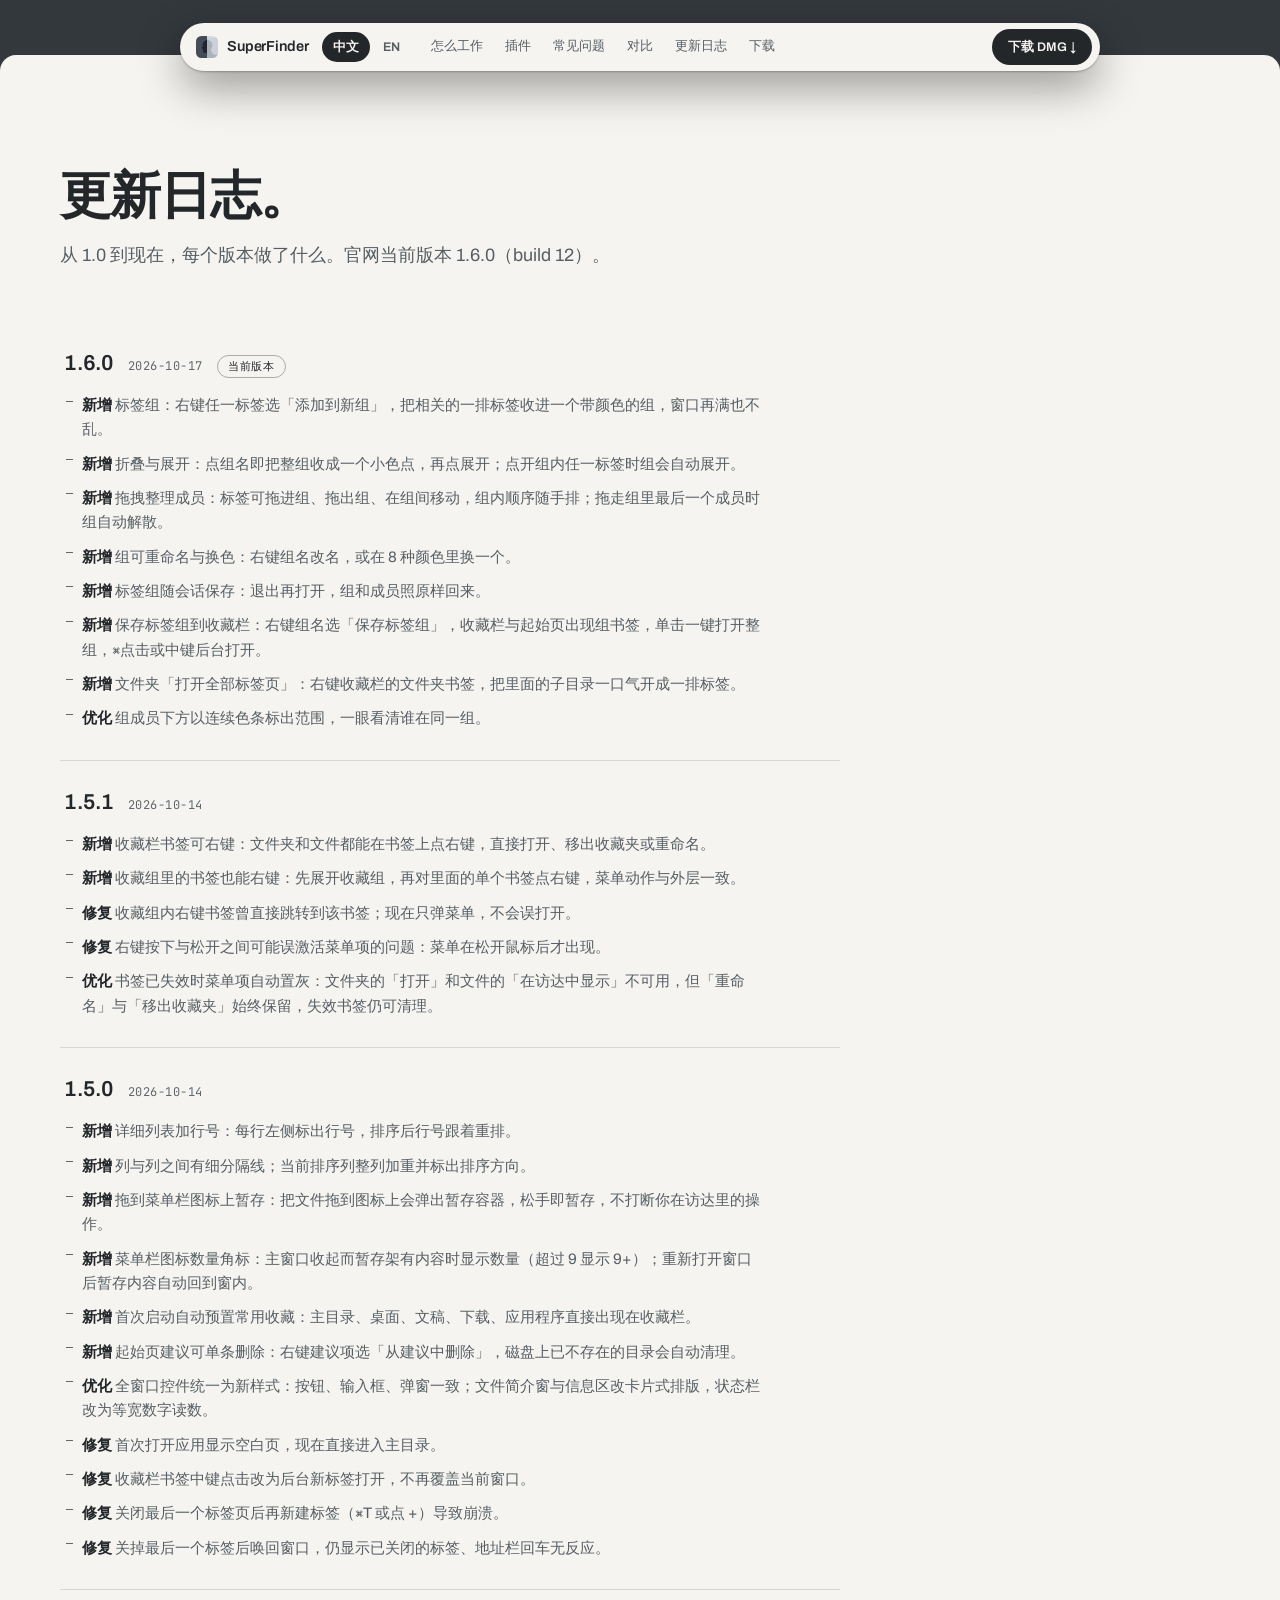
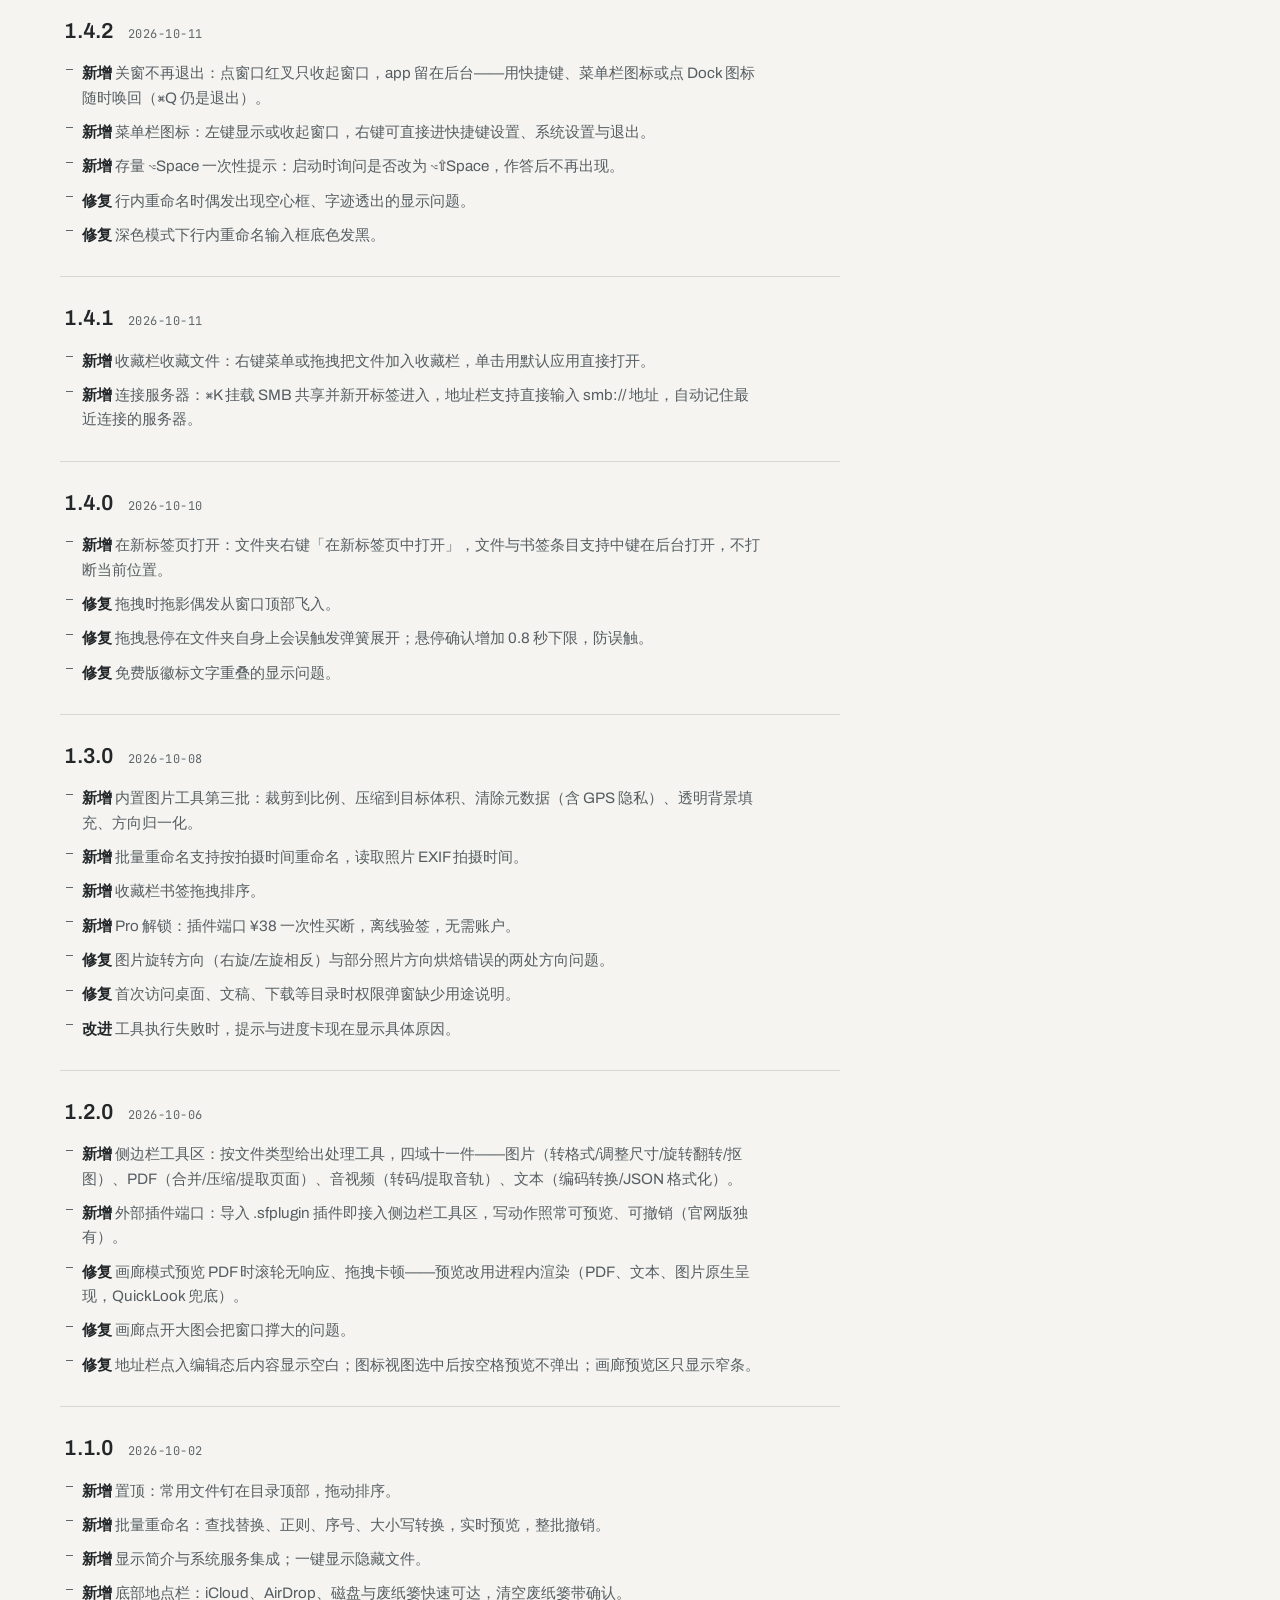
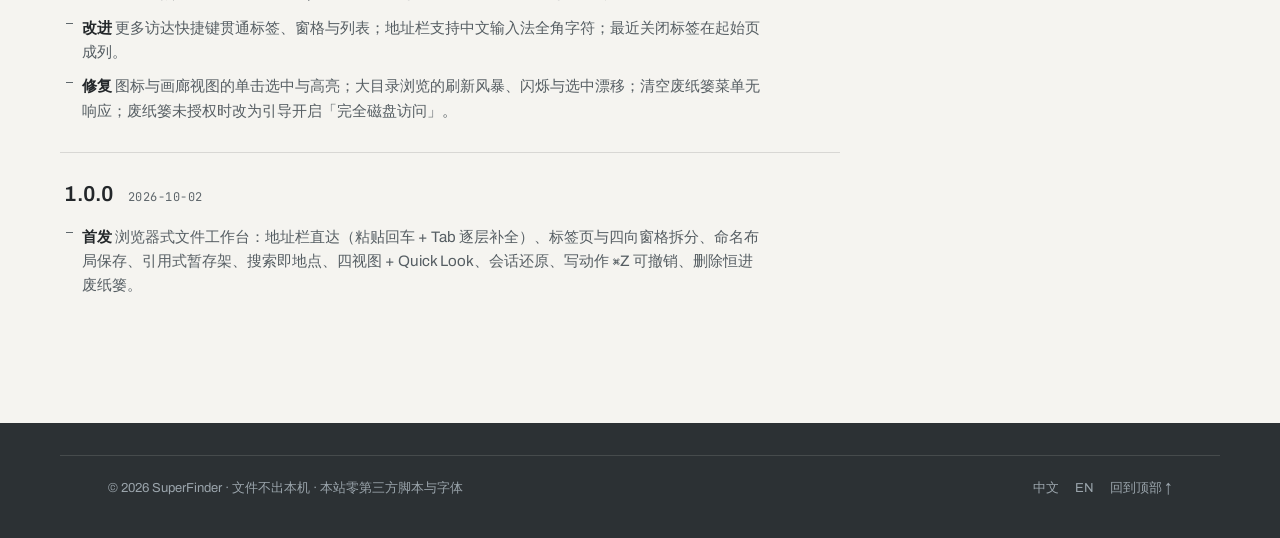
==== commit 29fa6629: "官网 CTA 主次对调：DMG 直下升为主按钮与导航胶囊，App Store 降为次级入口（中英 8 页）" ====
--- a/changelog/index.html
+++ b/changelog/index.html
@@ -40,7 +40,7 @@
       <a href="./">更新日志</a>
       <a href="../#download">下载</a>
     </div>
-    <a class="as-pill" href="https://apps.apple.com/cn/app/superfinder-pro/id6815762788?mt=12" target="_blank" rel="noopener">App Store ↓</a>
+    <a class="as-pill" href="../download/SuperFinder-1.6.0.dmg" download>下载 DMG ↓</a>
   </nav>
 </div>
 
--- a/assets/css/site.css
+++ b/assets/css/site.css
@@ -134,9 +134,6 @@
   letter-spacing: -0.01em;
   color: var(--paper);
 }
-.hook p.sub { margin-top: 16px; color: var(--paper-2); font-size: clamp(.98rem, 1.4vw, 1.12rem); }
-.hook p.sub strong { color: var(--paper); font-weight: 600; }
-.hook p.eyebrow { margin: 0 0 14px; font-family: var(--mono); font-size: 12px; letter-spacing: .16em; color: var(--paper-2); }
 
 .window-stage { display: flex; justify-content: center; position: relative; z-index: 5; }
 
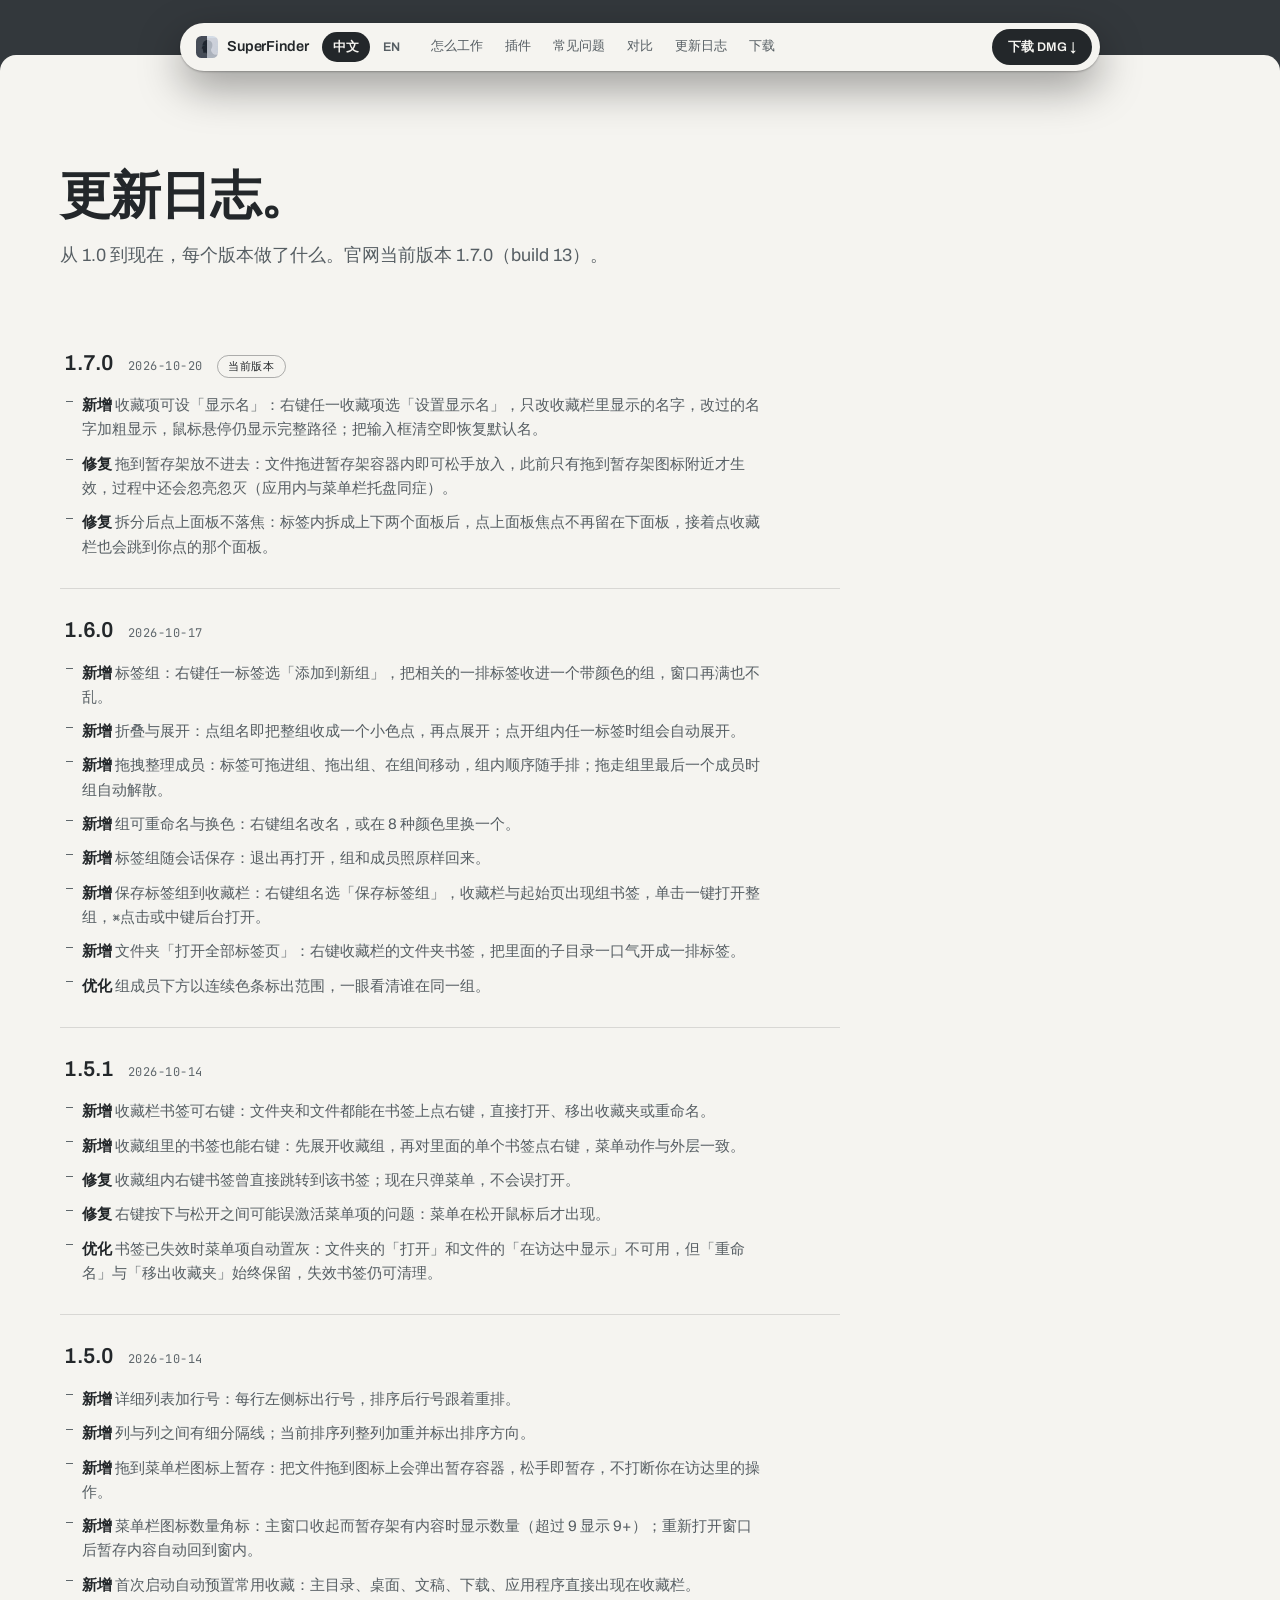
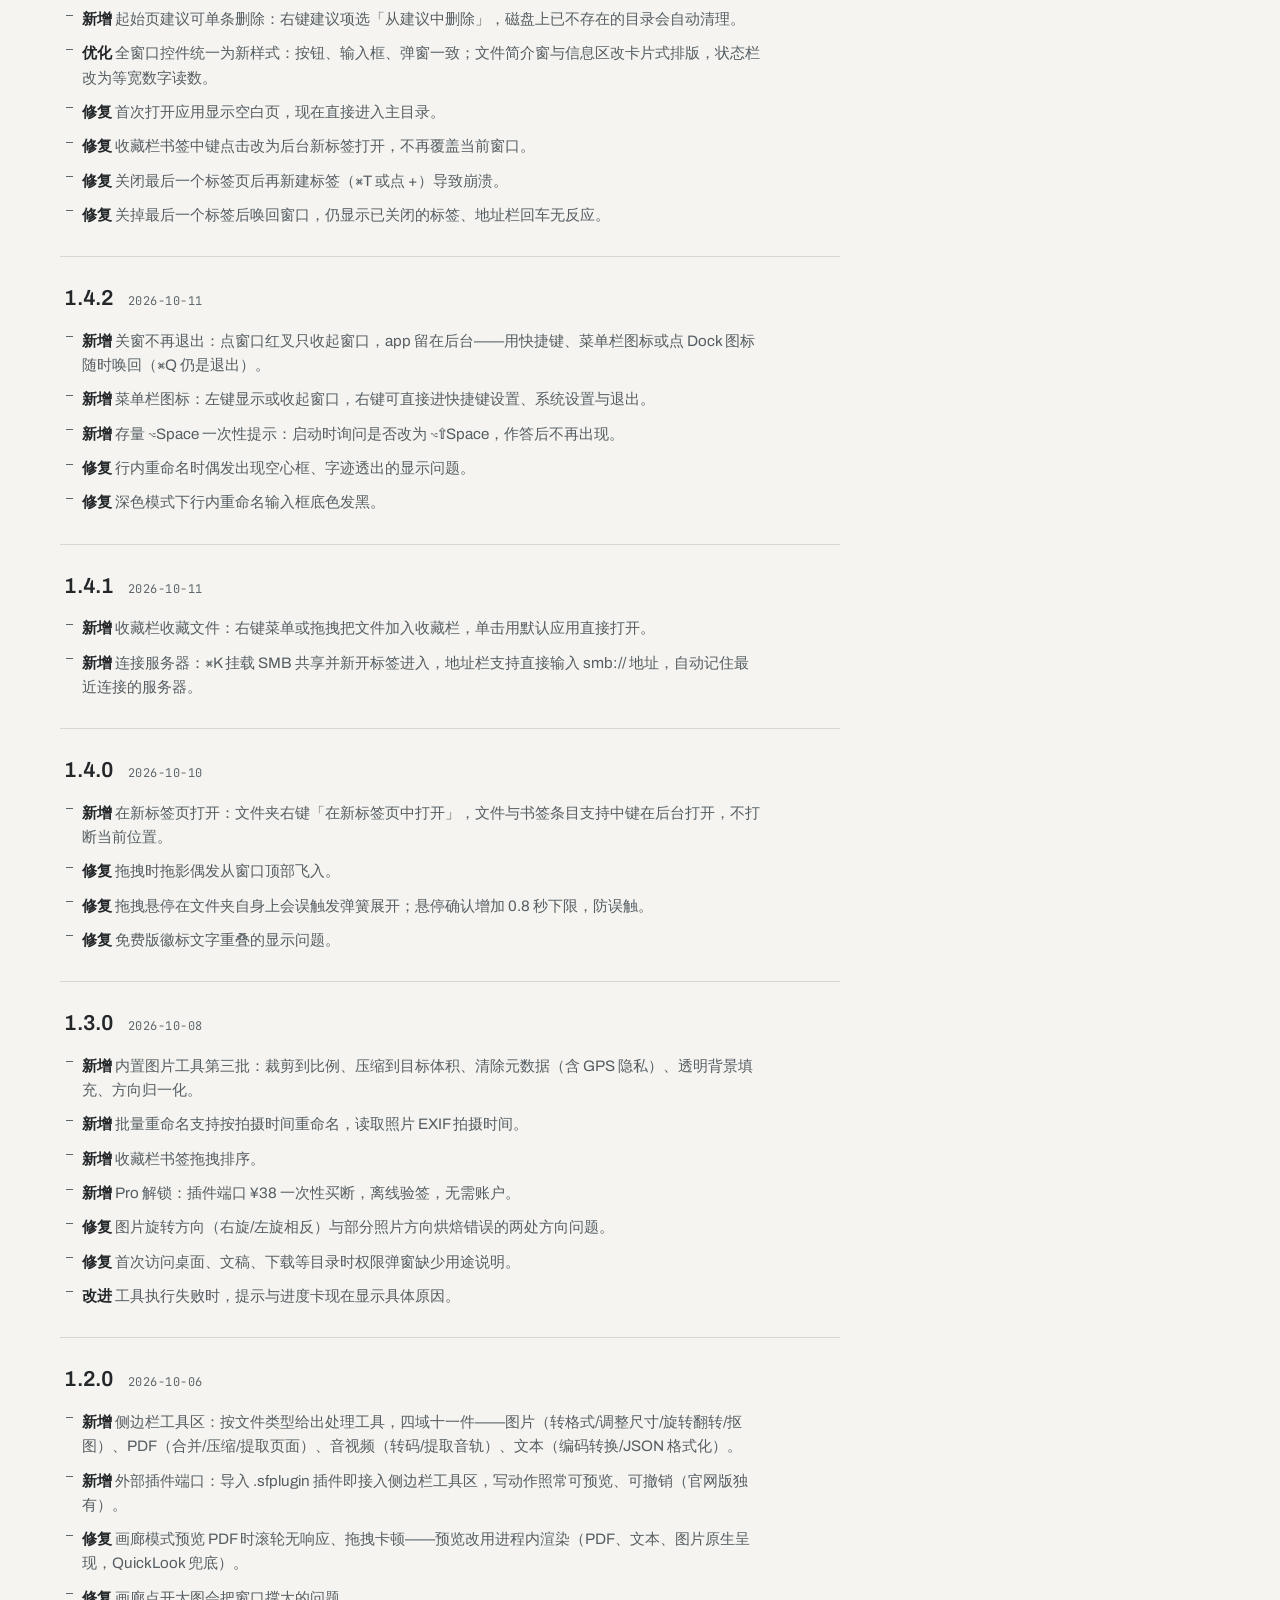
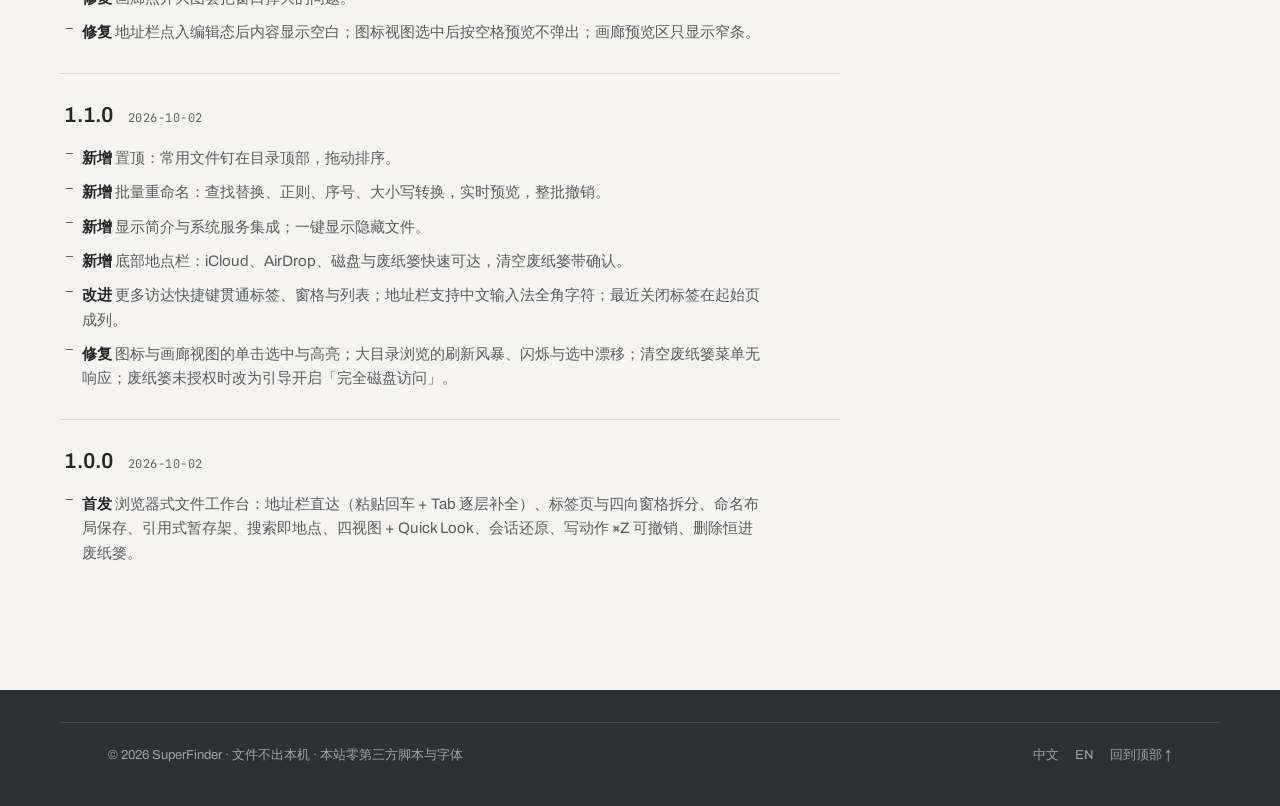
==== commit 756de9f4: "官网直发 DMG 1.7.0（build 13）：收藏栏项目显示名 + 暂存架拖拽命中修复 + 拆分后面板落焦；旧 1.6.0 DMG 按单版本惯例下架" ====
--- a/changelog/index.html
+++ b/changelog/index.html
@@ -4,7 +4,7 @@
 <meta charset="UTF-8">
 <meta name="viewport" content="width=device-width, initial-scale=1.0">
 <title>更新日志 · SuperFinder</title>
-<meta name="description" content="SuperFinder 更新日志：从 1.0 到 1.6.0，每个版本的新增、优化与修复。官网当前版本 1.6.0（build 12）。">
+<meta name="description" content="SuperFinder 更新日志：从 1.0 到 1.7.0，每个版本的新增、优化与修复。官网当前版本 1.7.0（build 13）。">
 <link rel="icon" type="image/png" href="../favicon.png">
 <link rel="stylesheet" href="../assets/css/site.css">
 <link rel="canonical" href="https://ichigoooo.github.io/superfinder-site/changelog/">
@@ -15,7 +15,7 @@
 <meta property="og:site_name" content="SuperFinder">
 <meta property="og:url" content="https://ichigoooo.github.io/superfinder-site/changelog/">
 <meta property="og:title" content="更新日志 · SuperFinder">
-<meta property="og:description" content="SuperFinder 更新日志：从 1.0 到 1.6.0，每个版本的新增、优化与修复。官网当前版本 1.6.0（build 12）。">
+<meta property="og:description" content="SuperFinder 更新日志：从 1.0 到 1.7.0，每个版本的新增、优化与修复。官网当前版本 1.7.0（build 13）。">
 <meta property="og:locale" content="zh_CN">
 <meta property="og:locale:alternate" content="en_US">
 <meta property="og:image" content="https://ichigoooo.github.io/superfinder-site/assets/img/og-card.png">
@@ -40,7 +40,7 @@
       <a href="./">更新日志</a>
       <a href="../#download">下载</a>
     </div>
-    <a class="as-pill" href="../download/SuperFinder-1.6.0.dmg" download>下载 DMG ↓</a>
+    <a class="as-pill" href="../download/SuperFinder-1.7.0.dmg" download>下载 DMG ↓</a>
   </nav>
 </div>
 
@@ -49,10 +49,18 @@
 <section class="slab" id="changelog">
   <div class="wrap slab-inner">
     <h2>更新日志。</h2>
-    <p class="lede">从 1.0 到现在，每个版本做了什么。官网当前版本 1.6.0（build 12）。</p>
+    <p class="lede">从 1.0 到现在，每个版本做了什么。官网当前版本 1.7.0（build 13）。</p>
     <div class="log">
       <div class="log-ver">
-        <div class="log-head"><b>1.6.0</b><span class="log-date">2026-10-17</span><span class="log-latest">当前版本</span></div>
+        <div class="log-head"><b>1.7.0</b><span class="log-date">2026-10-20</span><span class="log-latest">当前版本</span></div>
+        <ul>
+          <li><b>新增</b> 收藏项可设「显示名」：右键任一收藏项选「设置显示名」，只改收藏栏里显示的名字，改过的名字加粗显示，鼠标悬停仍显示完整路径；把输入框清空即恢复默认名。</li>
+          <li><b>修复</b> 拖到暂存架放不进去：文件拖进暂存架容器内即可松手放入，此前只有拖到暂存架图标附近才生效，过程中还会忽亮忽灭（应用内与菜单栏托盘同症）。</li>
+          <li><b>修复</b> 拆分后点上面板不落焦：标签内拆成上下两个面板后，点上面板焦点不再留在下面板，接着点收藏栏也会跳到你点的那个面板。</li>
+        </ul>
+      </div>
+      <div class="log-ver">
+        <div class="log-head"><b>1.6.0</b><span class="log-date">2026-10-17</span></div>
         <ul>
           <li><b>新增</b> 标签组：右键任一标签选「添加到新组」，把相关的一排标签收进一个带颜色的组，窗口再满也不乱。</li>
           <li><b>新增</b> 折叠与展开：点组名即把整组收成一个小色点，再点展开；点开组内任一标签时组会自动展开。</li>
--- a/assets/css/site.css
+++ b/assets/css/site.css
@@ -1092,6 +1092,7 @@
 .hero-cta { margin-top: 26px; margin-bottom: 0; }
 .btn { display: inline-flex; align-items: center; gap: 10px; font-weight: 600; font-size: 15px; padding: 13px 26px; border-radius: 999px; transition: transform .16s var(--step), background .12s, box-shadow .16s; }
 .btn:active { transform: scale(.96); }
+.btn svg { width: 15px; height: 15px; flex: none; }
 .btn-ink { background: var(--ink); color: var(--paper); }
 .btn-ink:hover { background: #101315; box-shadow: 0 10px 26px rgba(35,39,42,.28); }
 .btn-ghost { border: 1px solid var(--hair-d); color: var(--paper); }
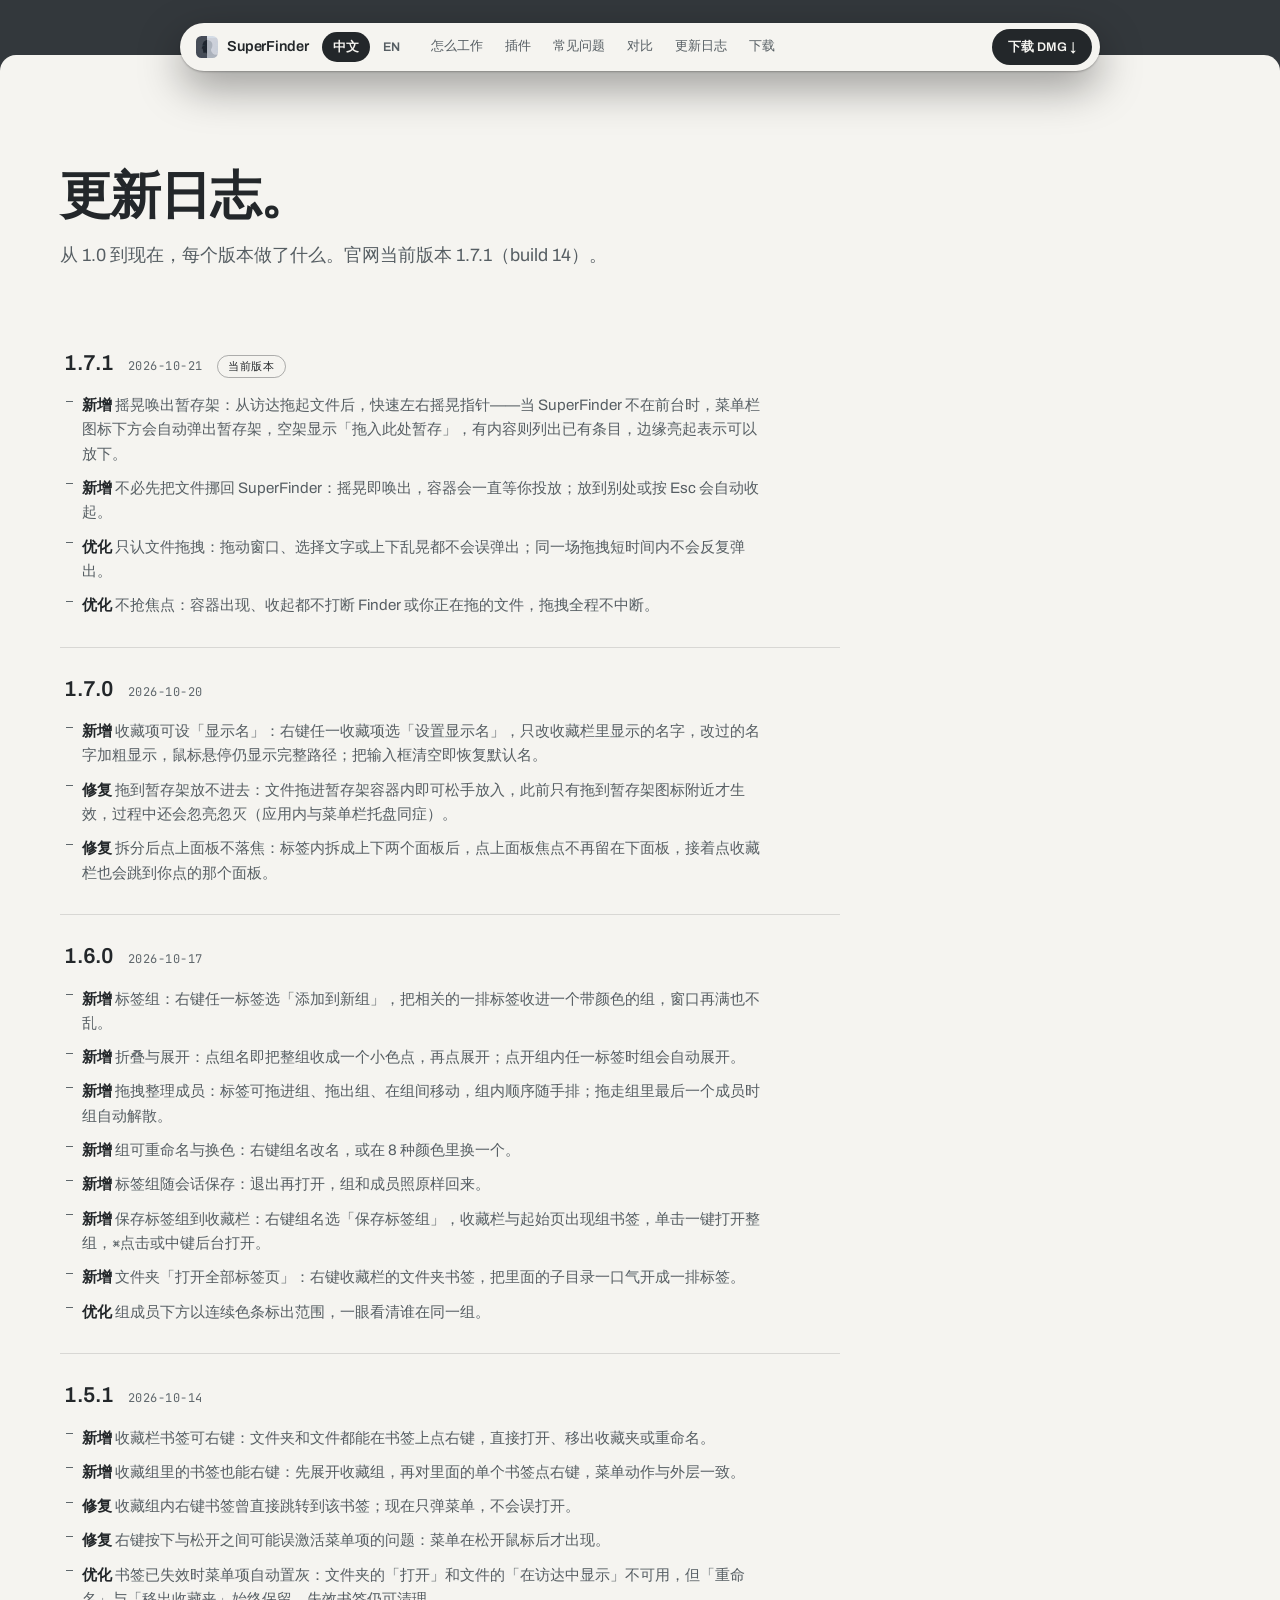
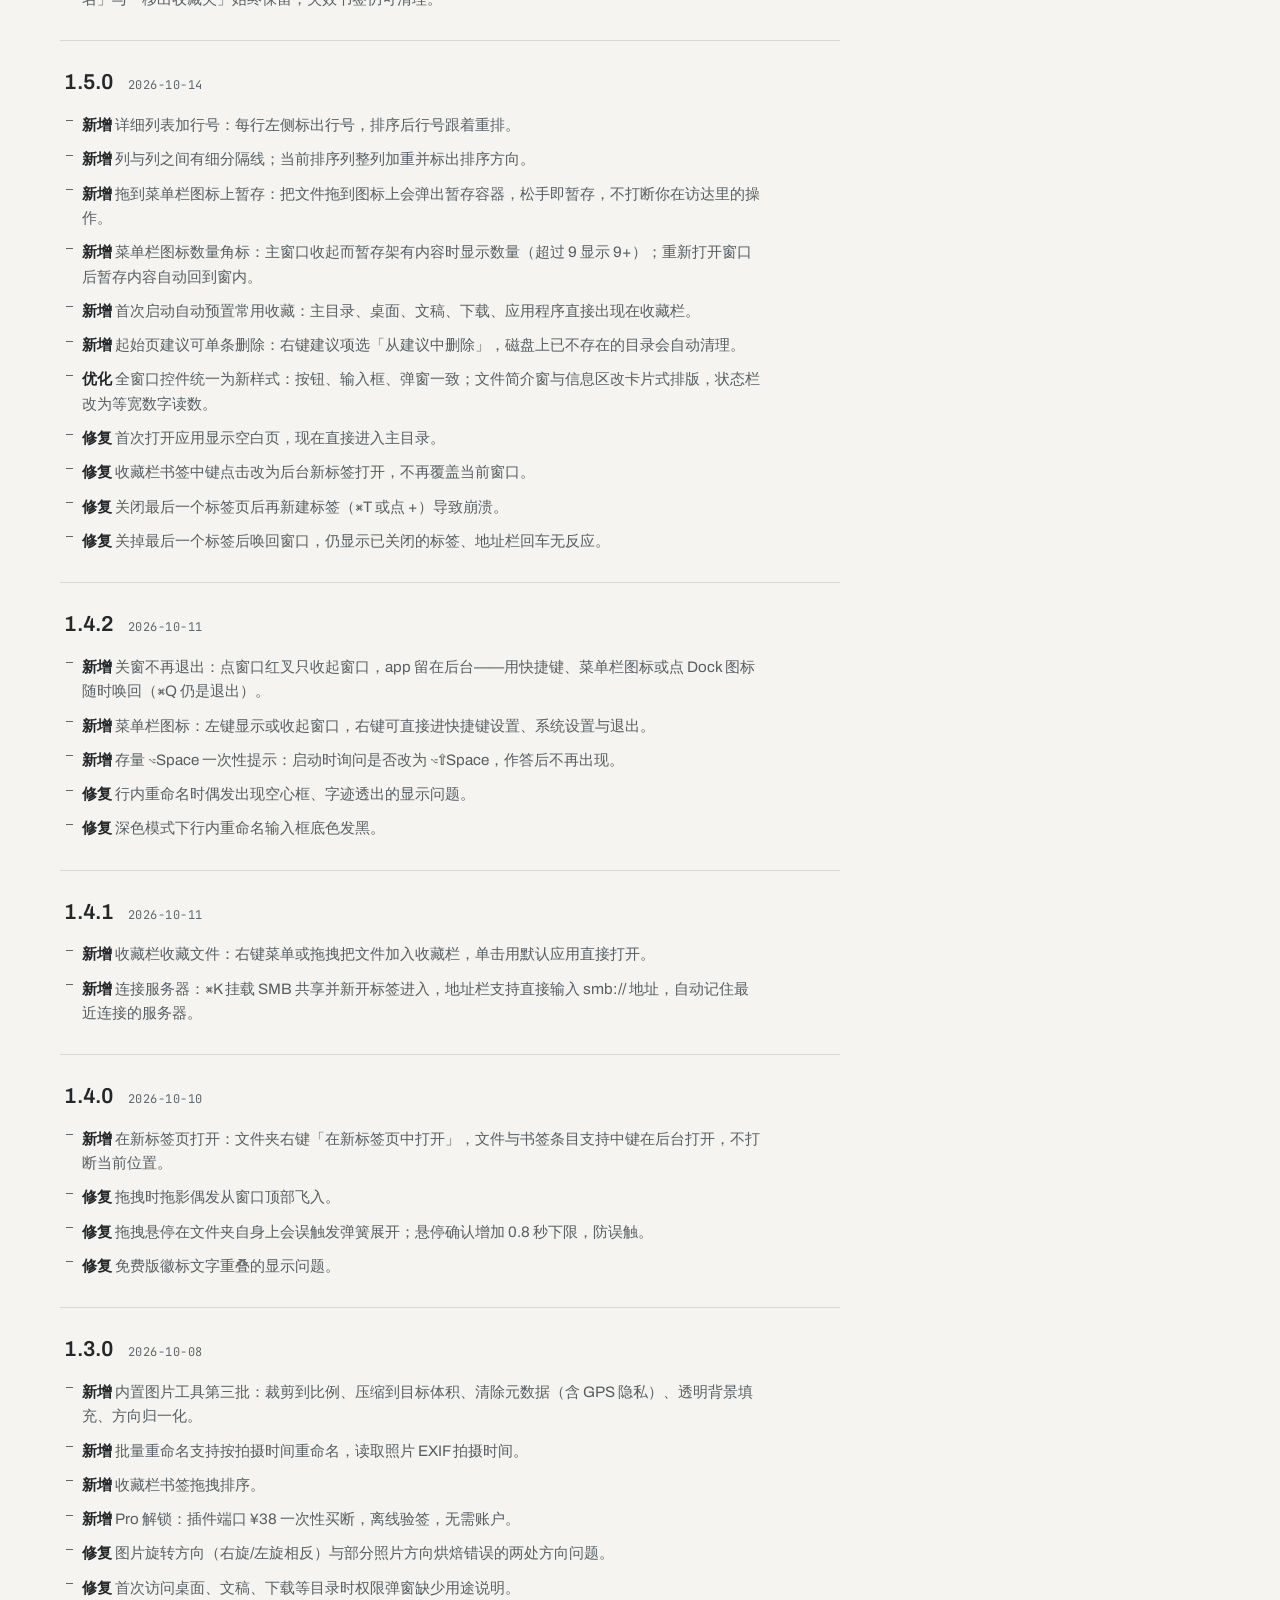
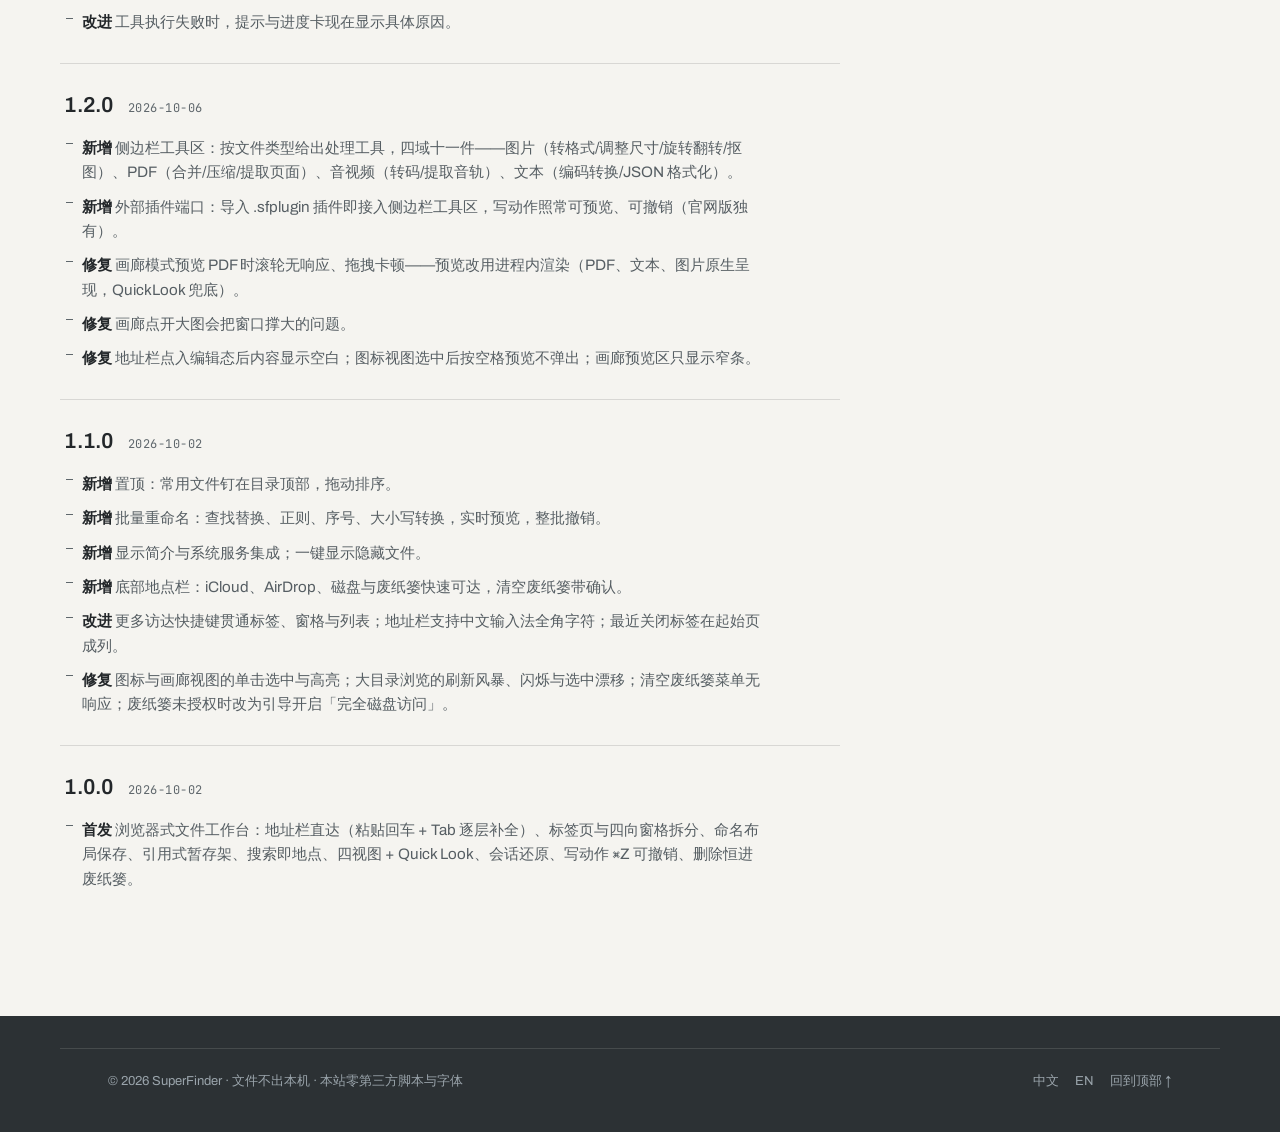
==== commit 7f3e59c3: "官网直发 DMG 1.7.1（build 14）：摇晃唤出托盘暂存架（Dropover 式拖拽摇晃唤出）；旧 1.7.0 DMG 按单版本惯例下架" ====
--- a/changelog/index.html
+++ b/changelog/index.html
@@ -4,7 +4,7 @@
 <meta charset="UTF-8">
 <meta name="viewport" content="width=device-width, initial-scale=1.0">
 <title>更新日志 · SuperFinder</title>
-<meta name="description" content="SuperFinder 更新日志：从 1.0 到 1.7.0，每个版本的新增、优化与修复。官网当前版本 1.7.0（build 13）。">
+<meta name="description" content="SuperFinder 更新日志：从 1.0 到 1.7.1，每个版本的新增、优化与修复。官网当前版本 1.7.1（build 14）。">
 <link rel="icon" type="image/png" href="../favicon.png">
 <link rel="stylesheet" href="../assets/css/site.css">
 <link rel="canonical" href="https://ichigoooo.github.io/superfinder-site/changelog/">
@@ -15,7 +15,7 @@
 <meta property="og:site_name" content="SuperFinder">
 <meta property="og:url" content="https://ichigoooo.github.io/superfinder-site/changelog/">
 <meta property="og:title" content="更新日志 · SuperFinder">
-<meta property="og:description" content="SuperFinder 更新日志：从 1.0 到 1.7.0，每个版本的新增、优化与修复。官网当前版本 1.7.0（build 13）。">
+<meta property="og:description" content="SuperFinder 更新日志：从 1.0 到 1.7.1，每个版本的新增、优化与修复。官网当前版本 1.7.1（build 14）。">
 <meta property="og:locale" content="zh_CN">
 <meta property="og:locale:alternate" content="en_US">
 <meta property="og:image" content="https://ichigoooo.github.io/superfinder-site/assets/img/og-card.png">
@@ -40,7 +40,7 @@
       <a href="./">更新日志</a>
       <a href="../#download">下载</a>
     </div>
-    <a class="as-pill" href="../download/SuperFinder-1.7.0.dmg" download>下载 DMG ↓</a>
+    <a class="as-pill" href="../download/SuperFinder-1.7.1.dmg" download>下载 DMG ↓</a>
   </nav>
 </div>
 
@@ -49,10 +49,19 @@
 <section class="slab" id="changelog">
   <div class="wrap slab-inner">
     <h2>更新日志。</h2>
-    <p class="lede">从 1.0 到现在，每个版本做了什么。官网当前版本 1.7.0（build 13）。</p>
+    <p class="lede">从 1.0 到现在，每个版本做了什么。官网当前版本 1.7.1（build 14）。</p>
     <div class="log">
       <div class="log-ver">
-        <div class="log-head"><b>1.7.0</b><span class="log-date">2026-10-20</span><span class="log-latest">当前版本</span></div>
+        <div class="log-head"><b>1.7.1</b><span class="log-date">2026-10-21</span><span class="log-latest">当前版本</span></div>
+        <ul>
+          <li><b>新增</b> 摇晃唤出暂存架：从访达拖起文件后，快速左右摇晃指针——当 SuperFinder 不在前台时，菜单栏图标下方会自动弹出暂存架，空架显示「拖入此处暂存」，有内容则列出已有条目，边缘亮起表示可以放下。</li>
+          <li><b>新增</b> 不必先把文件挪回 SuperFinder：摇晃即唤出，容器会一直等你投放；放到别处或按 Esc 会自动收起。</li>
+          <li><b>优化</b> 只认文件拖拽：拖动窗口、选择文字或上下乱晃都不会误弹出；同一场拖拽短时间内不会反复弹出。</li>
+          <li><b>优化</b> 不抢焦点：容器出现、收起都不打断 Finder 或你正在拖的文件，拖拽全程不中断。</li>
+        </ul>
+      </div>
+      <div class="log-ver">
+        <div class="log-head"><b>1.7.0</b><span class="log-date">2026-10-20</span></div>
         <ul>
           <li><b>新增</b> 收藏项可设「显示名」：右键任一收藏项选「设置显示名」，只改收藏栏里显示的名字，改过的名字加粗显示，鼠标悬停仍显示完整路径；把输入框清空即恢复默认名。</li>
           <li><b>修复</b> 拖到暂存架放不进去：文件拖进暂存架容器内即可松手放入，此前只有拖到暂存架图标附近才生效，过程中还会忽亮忽灭（应用内与菜单栏托盘同症）。</li>
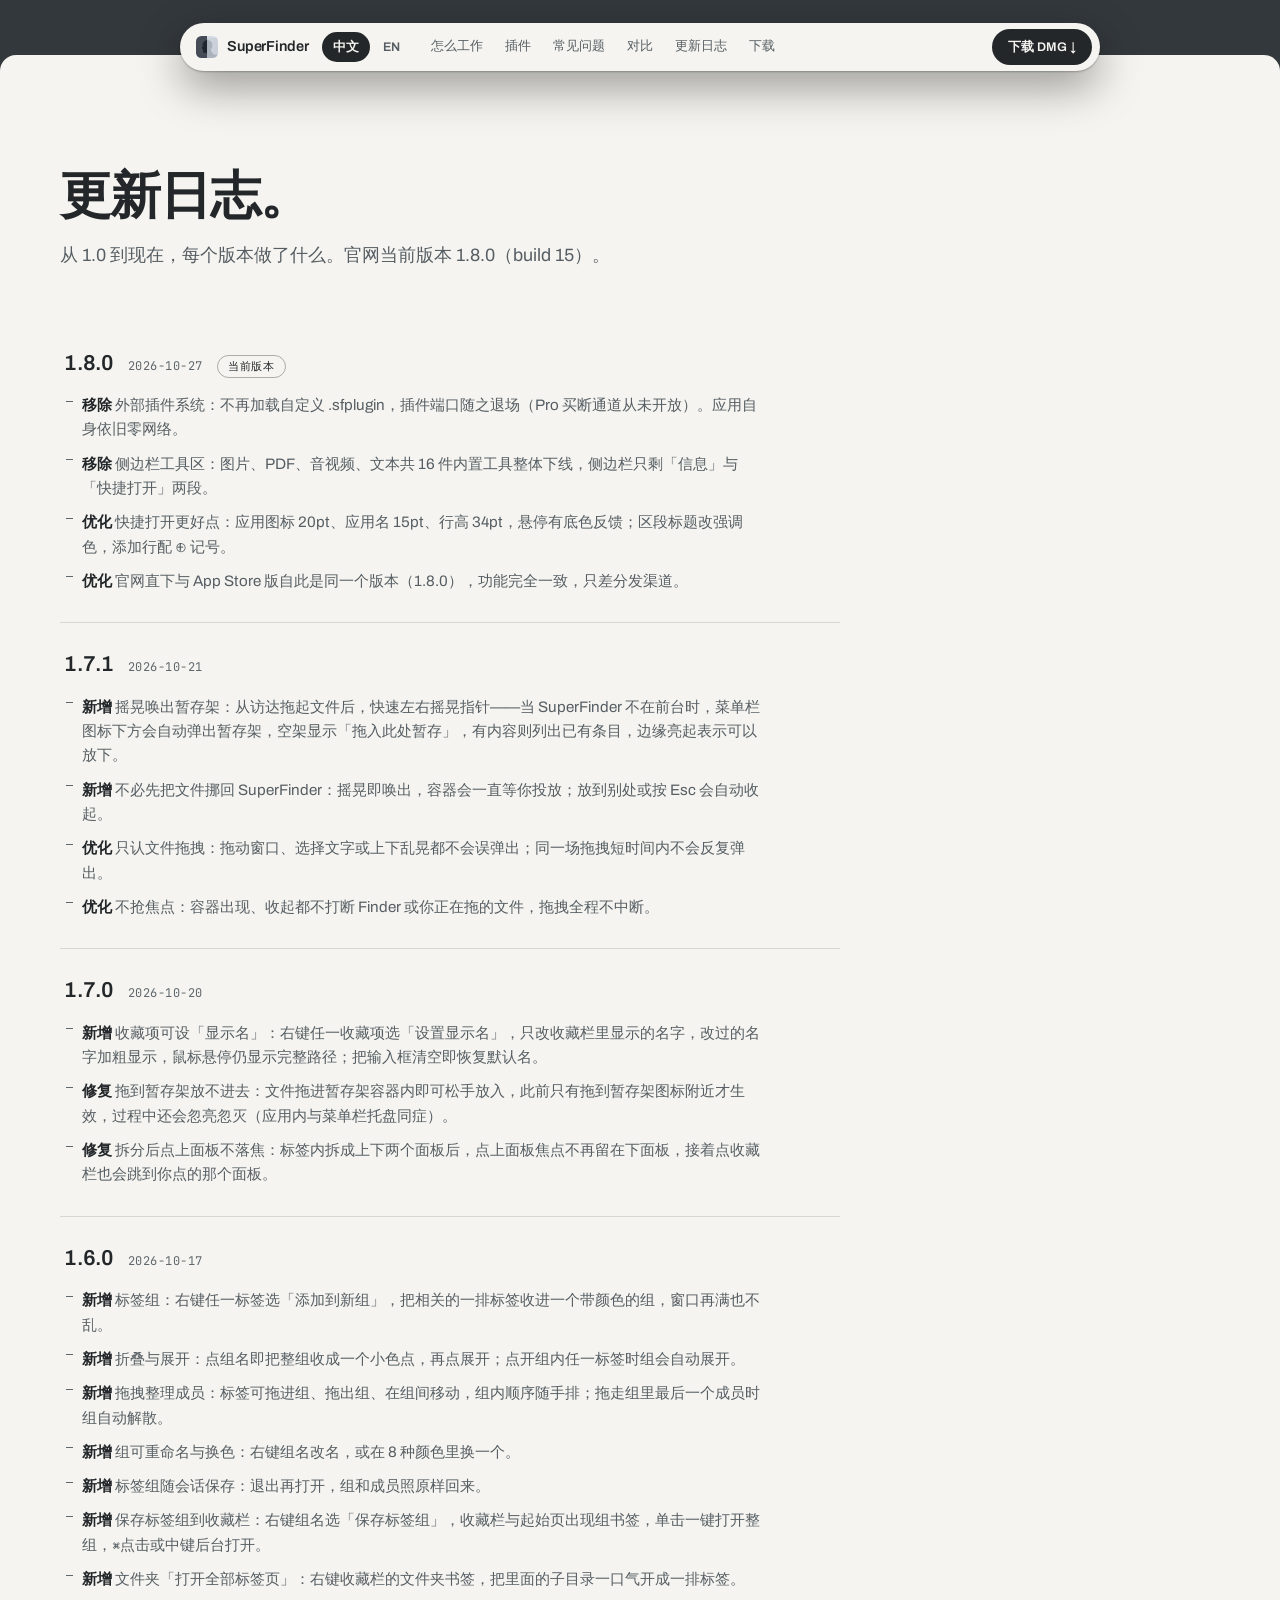
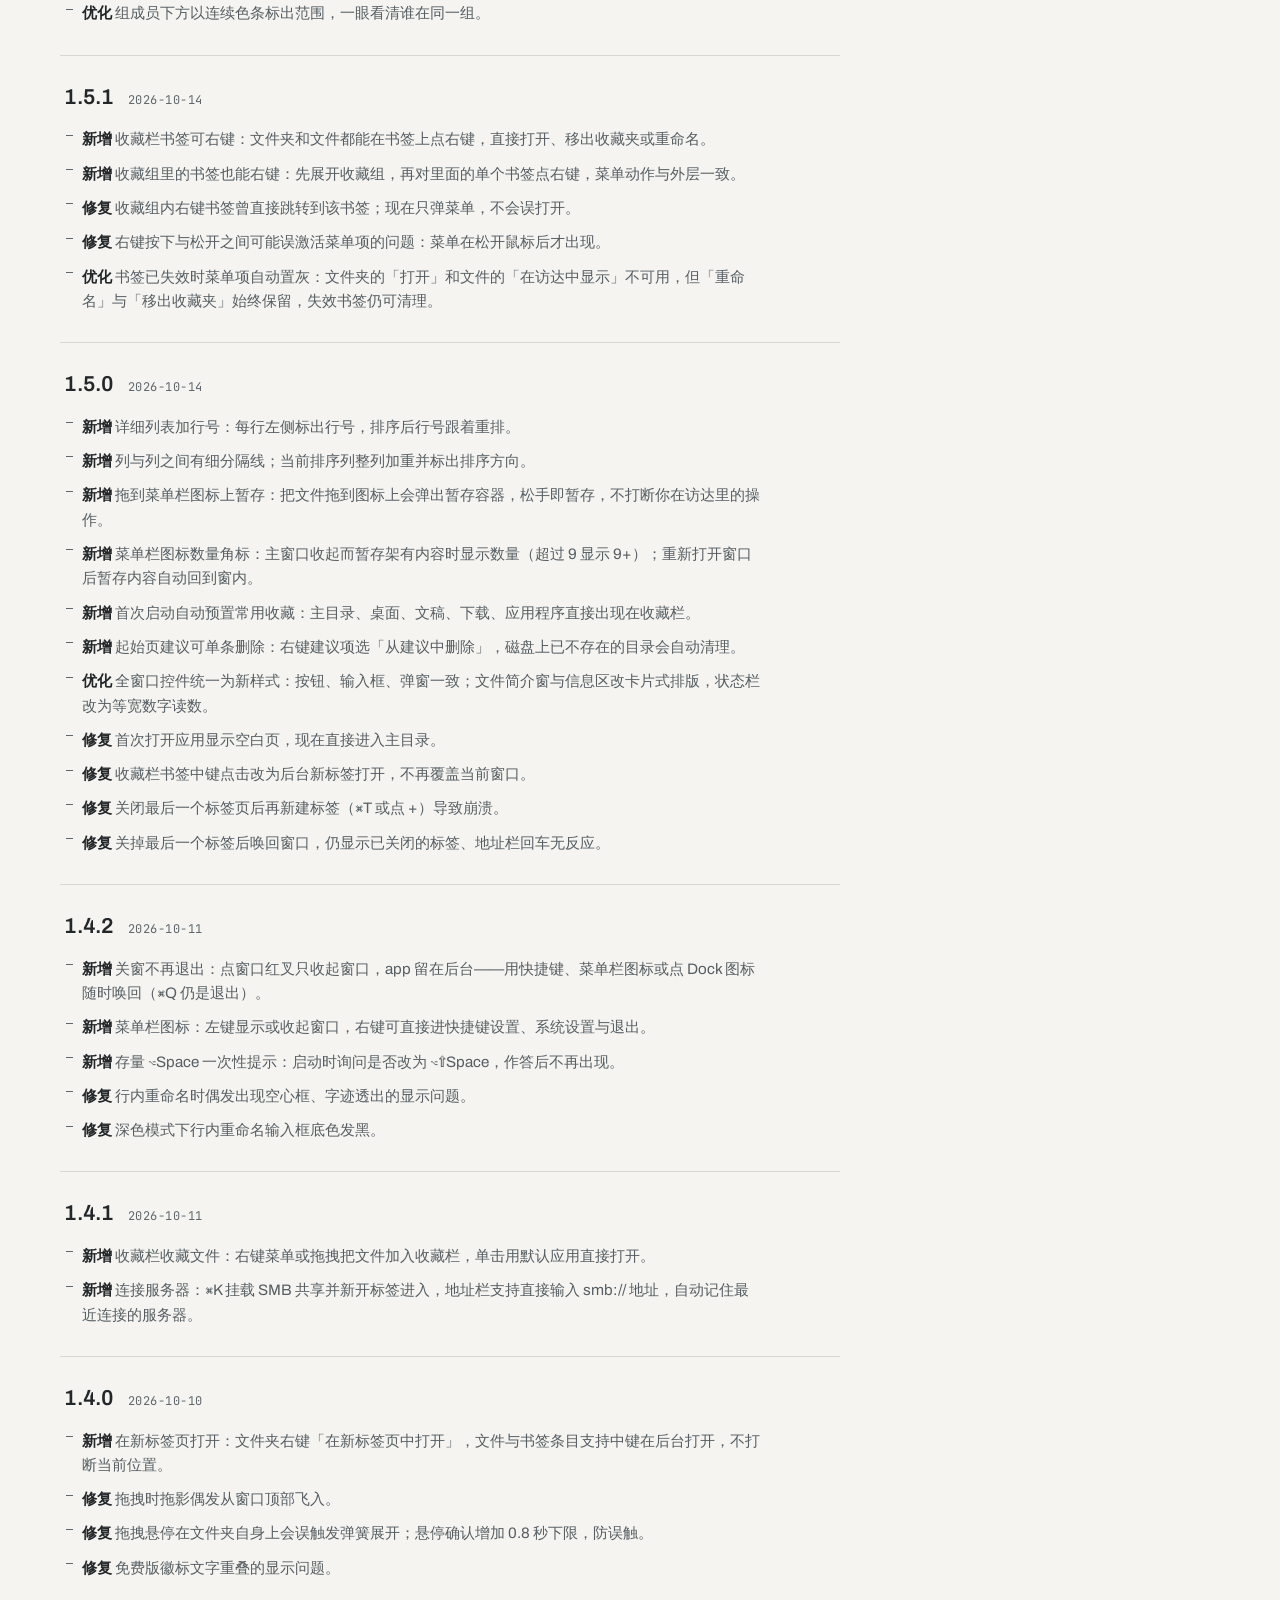
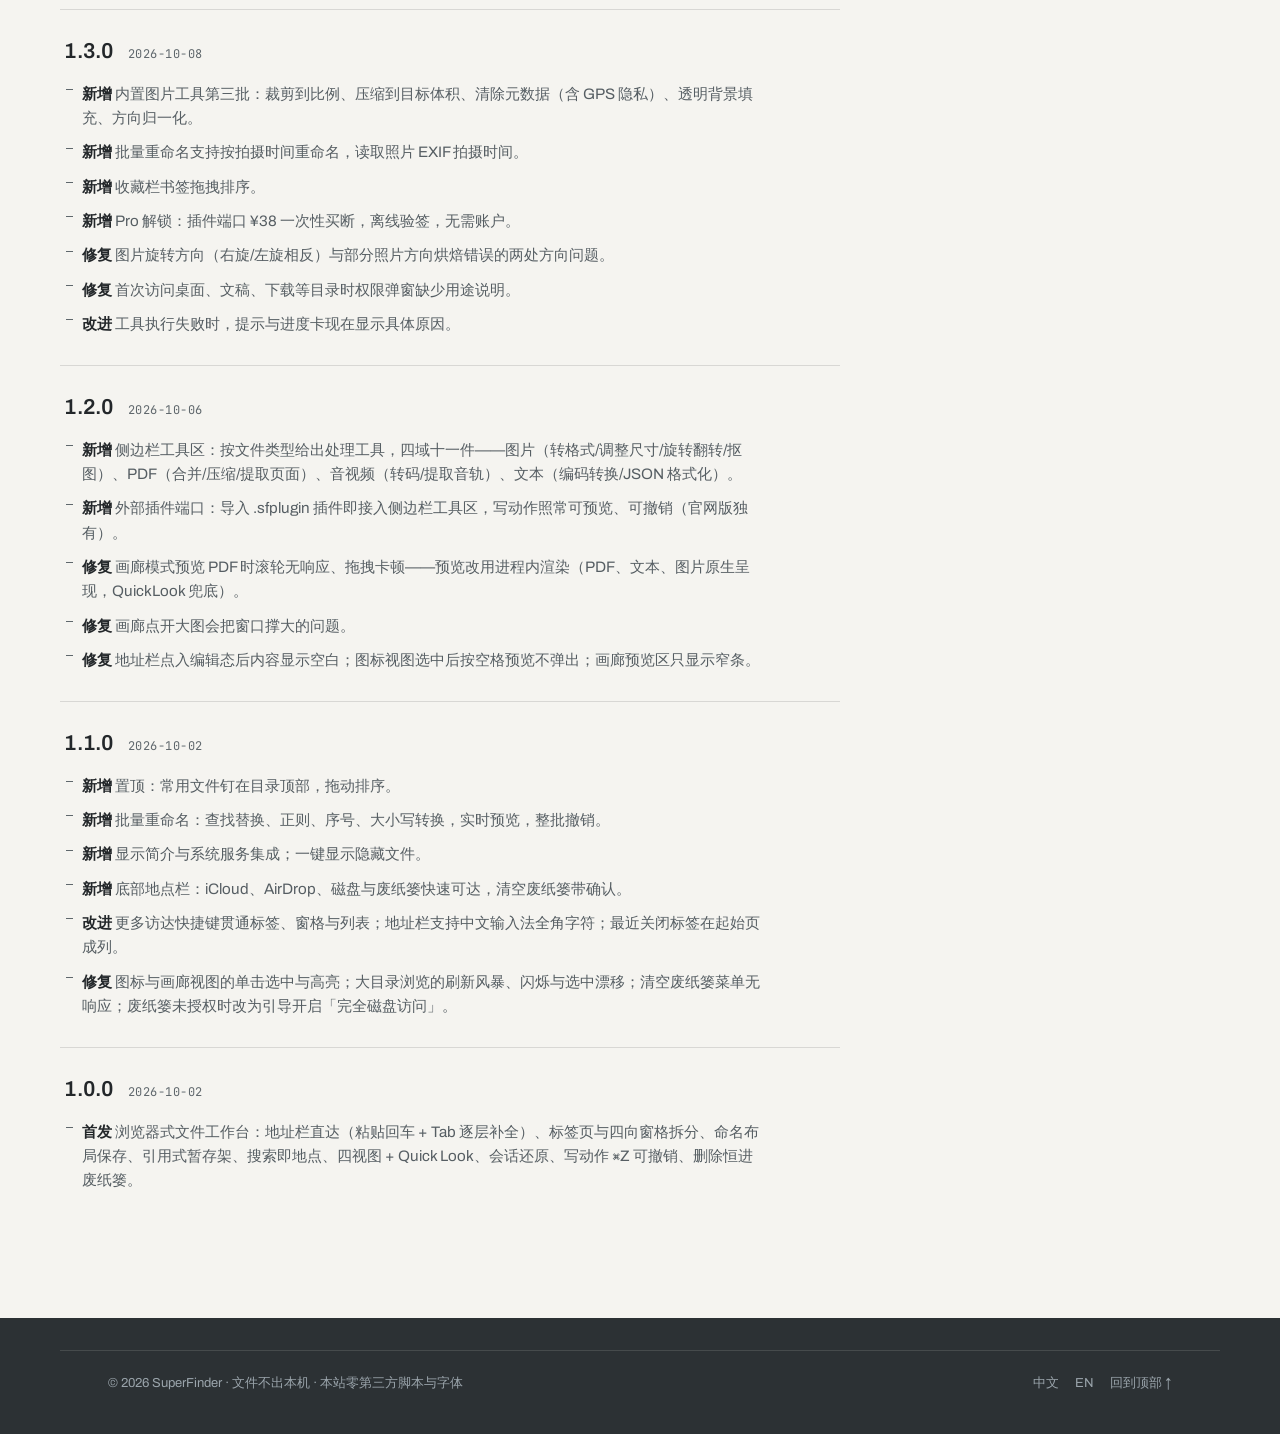
==== commit 356fdcf6: "官网直发 DMG 1.8.0（build 16）：工具系统整体退役 + 快捷打开视觉放大；官网与 App Store 同版本同能力；旧 1.7.1 DMG 按单版本惯例下架" ====
--- a/changelog/index.html
+++ b/changelog/index.html
@@ -4,7 +4,7 @@
 <meta charset="UTF-8">
 <meta name="viewport" content="width=device-width, initial-scale=1.0">
 <title>更新日志 · SuperFinder</title>
-<meta name="description" content="SuperFinder 更新日志：从 1.0 到 1.7.1，每个版本的新增、优化与修复。官网当前版本 1.7.1（build 14）。">
+<meta name="description" content="SuperFinder 更新日志：从 1.0 到 1.8.0，每个版本的新增、优化与修复。官网当前版本 1.8.0（build 15）。">
 <link rel="icon" type="image/png" href="../favicon.png">
 <link rel="stylesheet" href="../assets/css/site.css">
 <link rel="canonical" href="https://ichigoooo.github.io/superfinder-site/changelog/">
@@ -15,7 +15,7 @@
 <meta property="og:site_name" content="SuperFinder">
 <meta property="og:url" content="https://ichigoooo.github.io/superfinder-site/changelog/">
 <meta property="og:title" content="更新日志 · SuperFinder">
-<meta property="og:description" content="SuperFinder 更新日志：从 1.0 到 1.7.1，每个版本的新增、优化与修复。官网当前版本 1.7.1（build 14）。">
+<meta property="og:description" content="SuperFinder 更新日志：从 1.0 到 1.8.0，每个版本的新增、优化与修复。官网当前版本 1.8.0（build 15）。">
 <meta property="og:locale" content="zh_CN">
 <meta property="og:locale:alternate" content="en_US">
 <meta property="og:image" content="https://ichigoooo.github.io/superfinder-site/assets/img/og-card.png">
@@ -40,7 +40,7 @@
       <a href="./">更新日志</a>
       <a href="../#download">下载</a>
     </div>
-    <a class="as-pill" href="../download/SuperFinder-1.7.1.dmg" download>下载 DMG ↓</a>
+    <a class="as-pill" href="../download/SuperFinder-1.8.0.dmg" download>下载 DMG ↓</a>
   </nav>
 </div>
 
@@ -49,10 +49,19 @@
 <section class="slab" id="changelog">
   <div class="wrap slab-inner">
     <h2>更新日志。</h2>
-    <p class="lede">从 1.0 到现在，每个版本做了什么。官网当前版本 1.7.1（build 14）。</p>
+    <p class="lede">从 1.0 到现在，每个版本做了什么。官网当前版本 1.8.0（build 15）。</p>
     <div class="log">
       <div class="log-ver">
-        <div class="log-head"><b>1.7.1</b><span class="log-date">2026-10-21</span><span class="log-latest">当前版本</span></div>
+        <div class="log-head"><b>1.8.0</b><span class="log-date">2026-10-27</span><span class="log-latest">当前版本</span></div>
+        <ul>
+          <li><b>移除</b> 外部插件系统：不再加载自定义 .sfplugin，插件端口随之退场（Pro 买断通道从未开放）。应用自身依旧零网络。</li>
+          <li><b>移除</b> 侧边栏工具区：图片、PDF、音视频、文本共 16 件内置工具整体下线，侧边栏只剩「信息」与「快捷打开」两段。</li>
+          <li><b>优化</b> 快捷打开更好点：应用图标 20pt、应用名 15pt、行高 34pt，悬停有底色反馈；区段标题改强调色，添加行配 ⊕ 记号。</li>
+          <li><b>优化</b> 官网直下与 App Store 版自此是同一个版本（1.8.0），功能完全一致，只差分发渠道。</li>
+        </ul>
+      </div>
+      <div class="log-ver">
+        <div class="log-head"><b>1.7.1</b><span class="log-date">2026-10-21</span></div>
         <ul>
           <li><b>新增</b> 摇晃唤出暂存架：从访达拖起文件后，快速左右摇晃指针——当 SuperFinder 不在前台时，菜单栏图标下方会自动弹出暂存架，空架显示「拖入此处暂存」，有内容则列出已有条目，边缘亮起表示可以放下。</li>
           <li><b>新增</b> 不必先把文件挪回 SuperFinder：摇晃即唤出，容器会一直等你投放；放到别处或按 Esc 会自动收起。</li>
